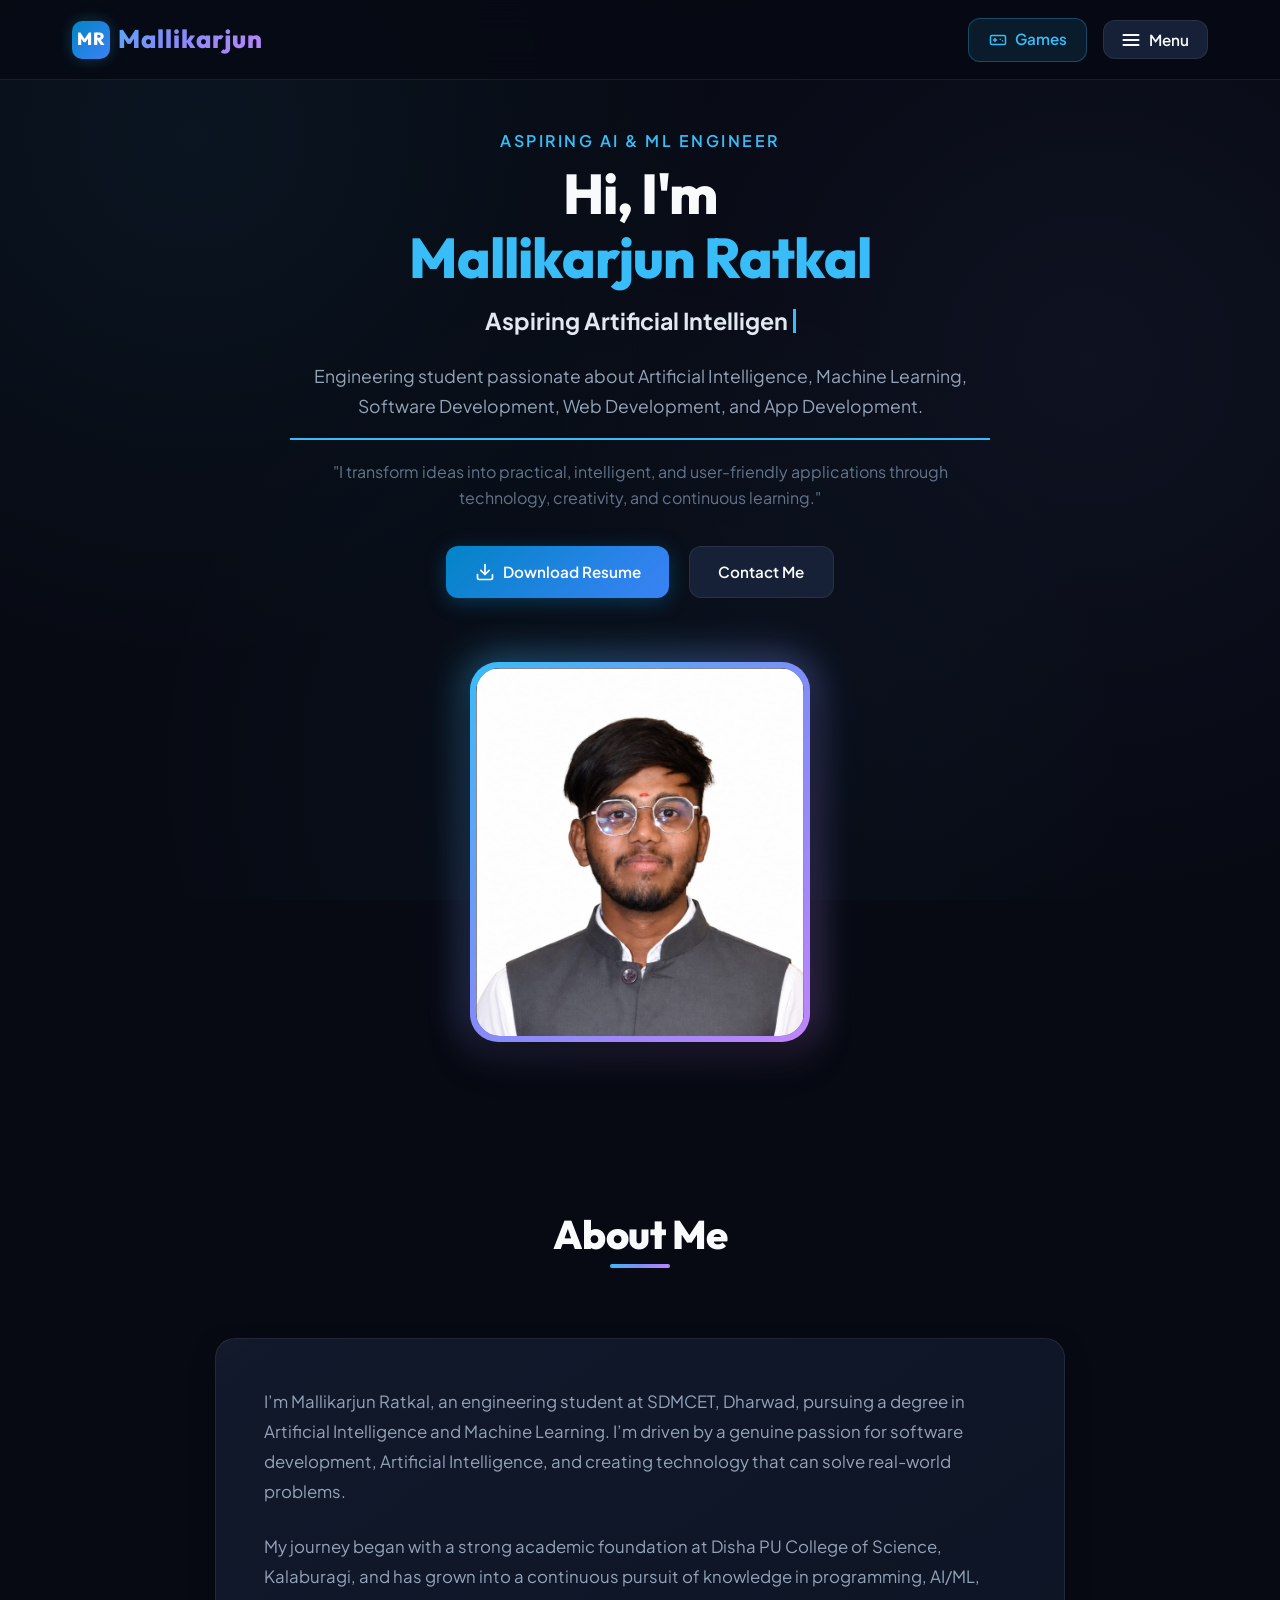
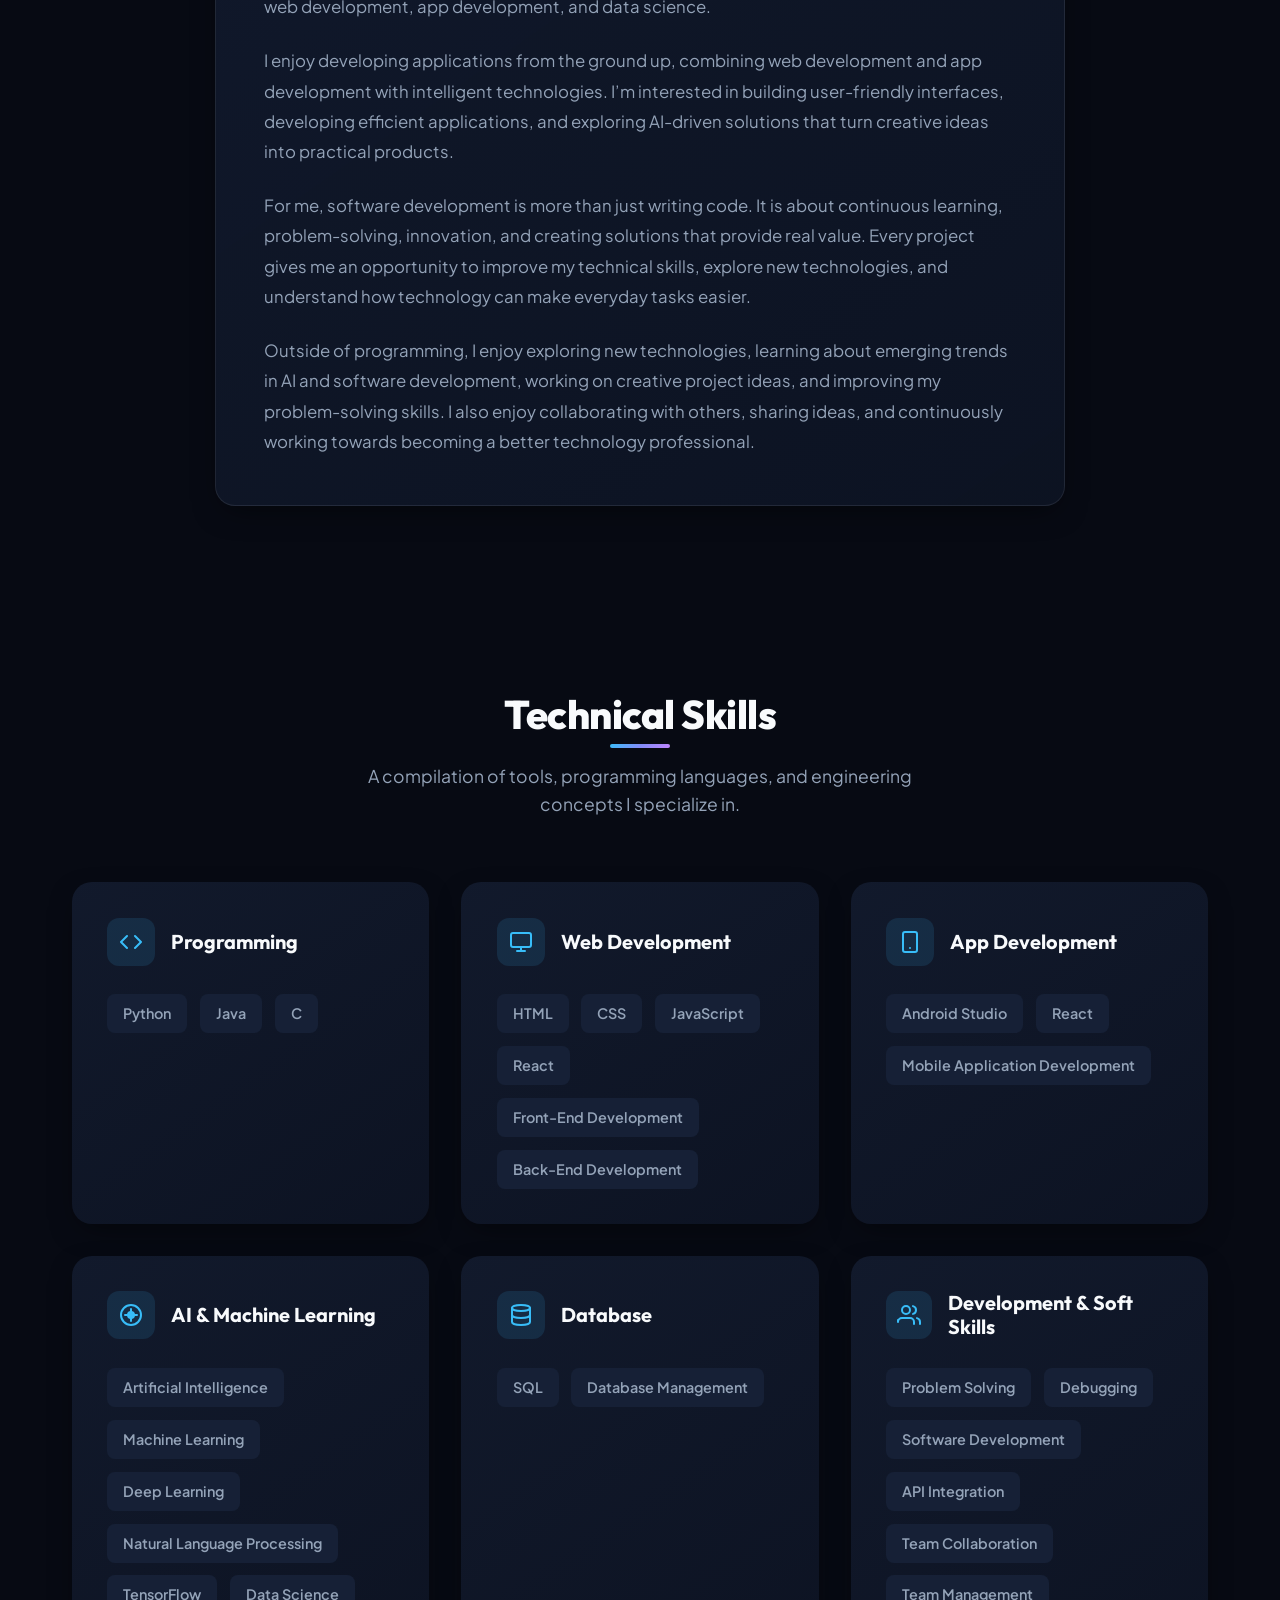
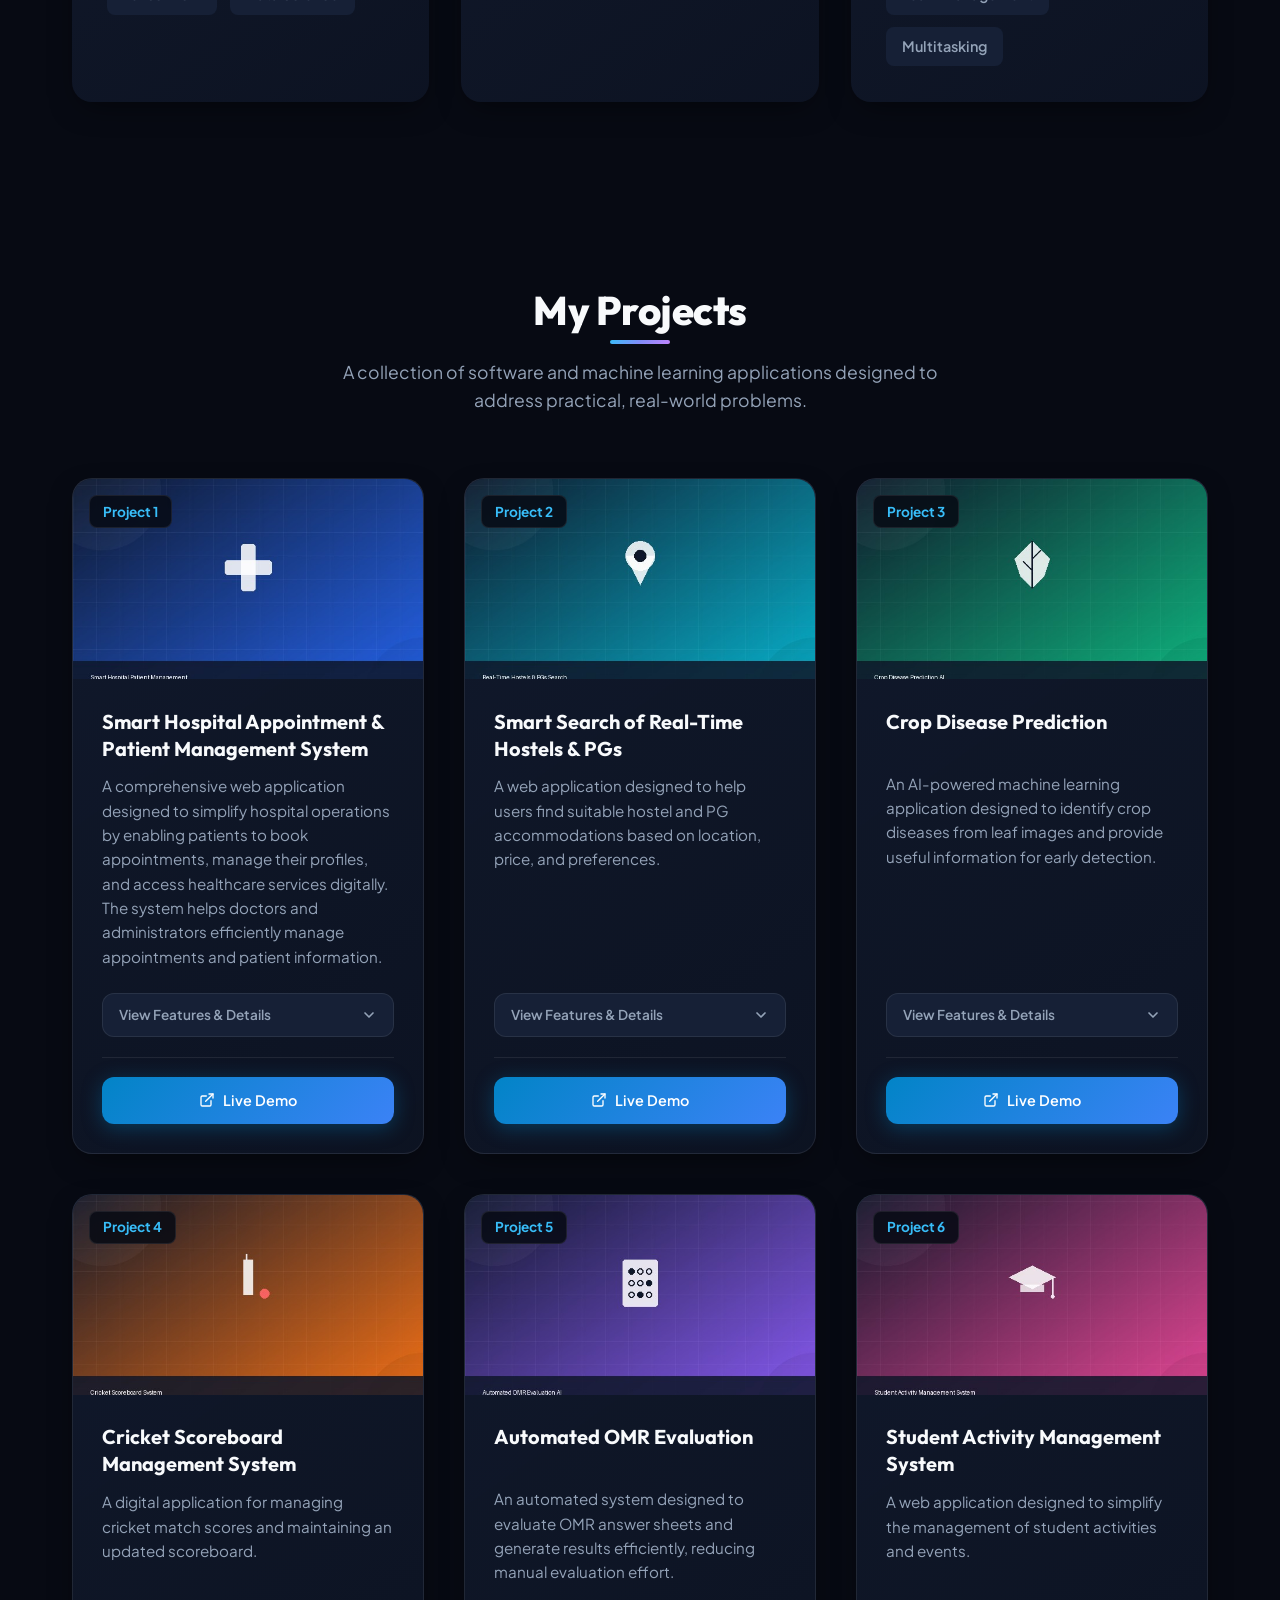
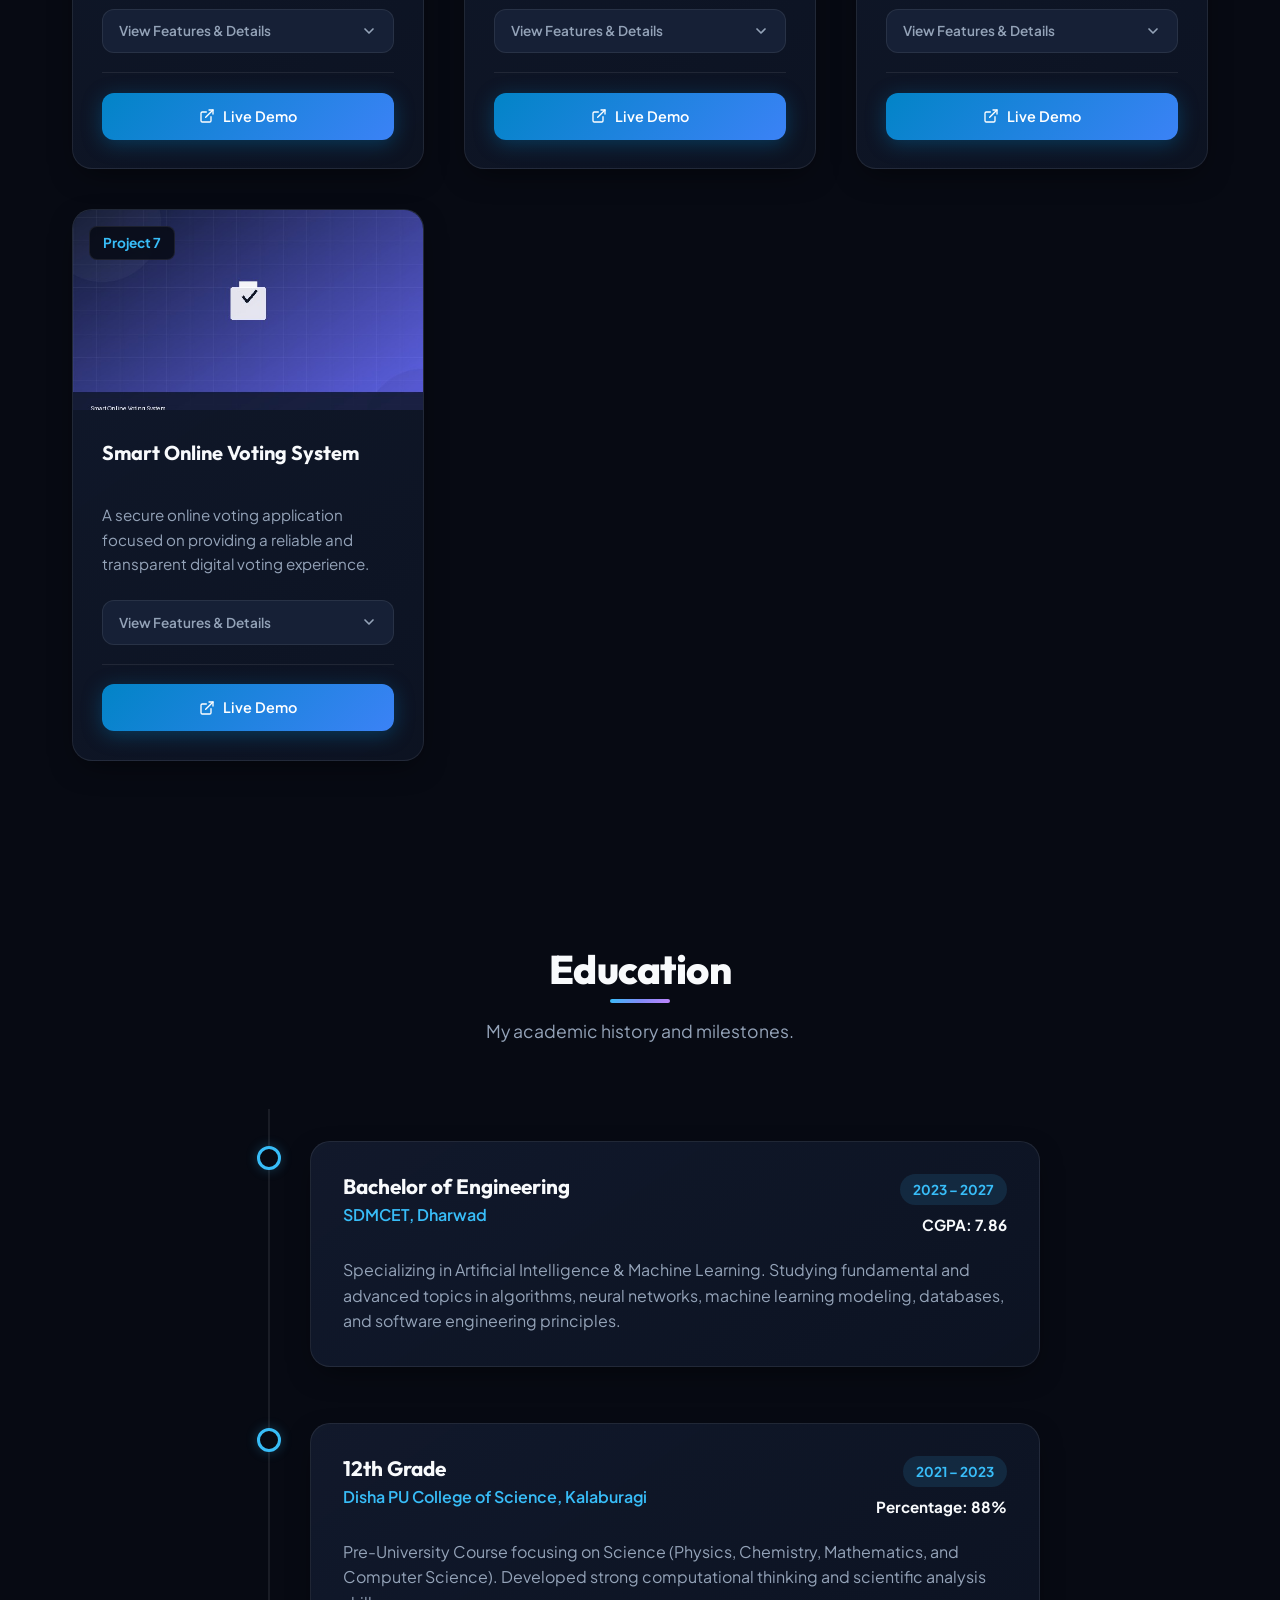
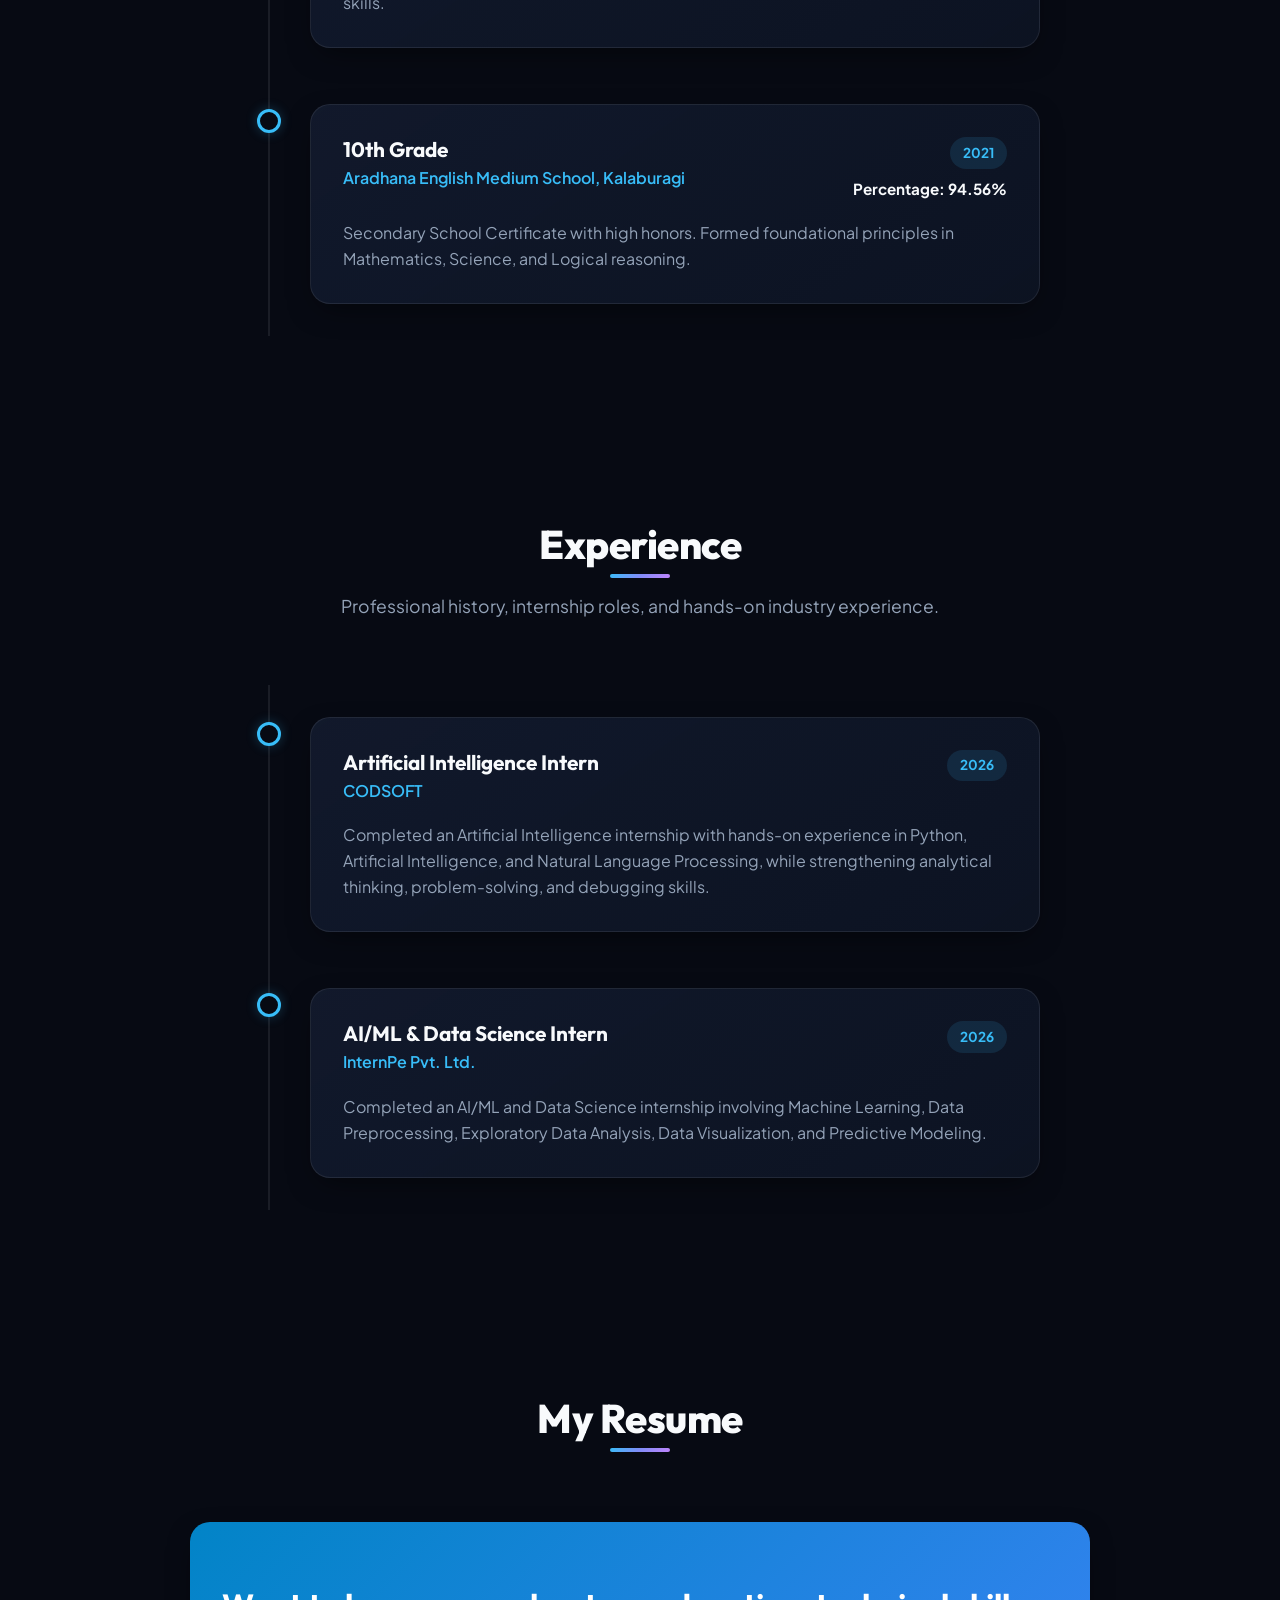
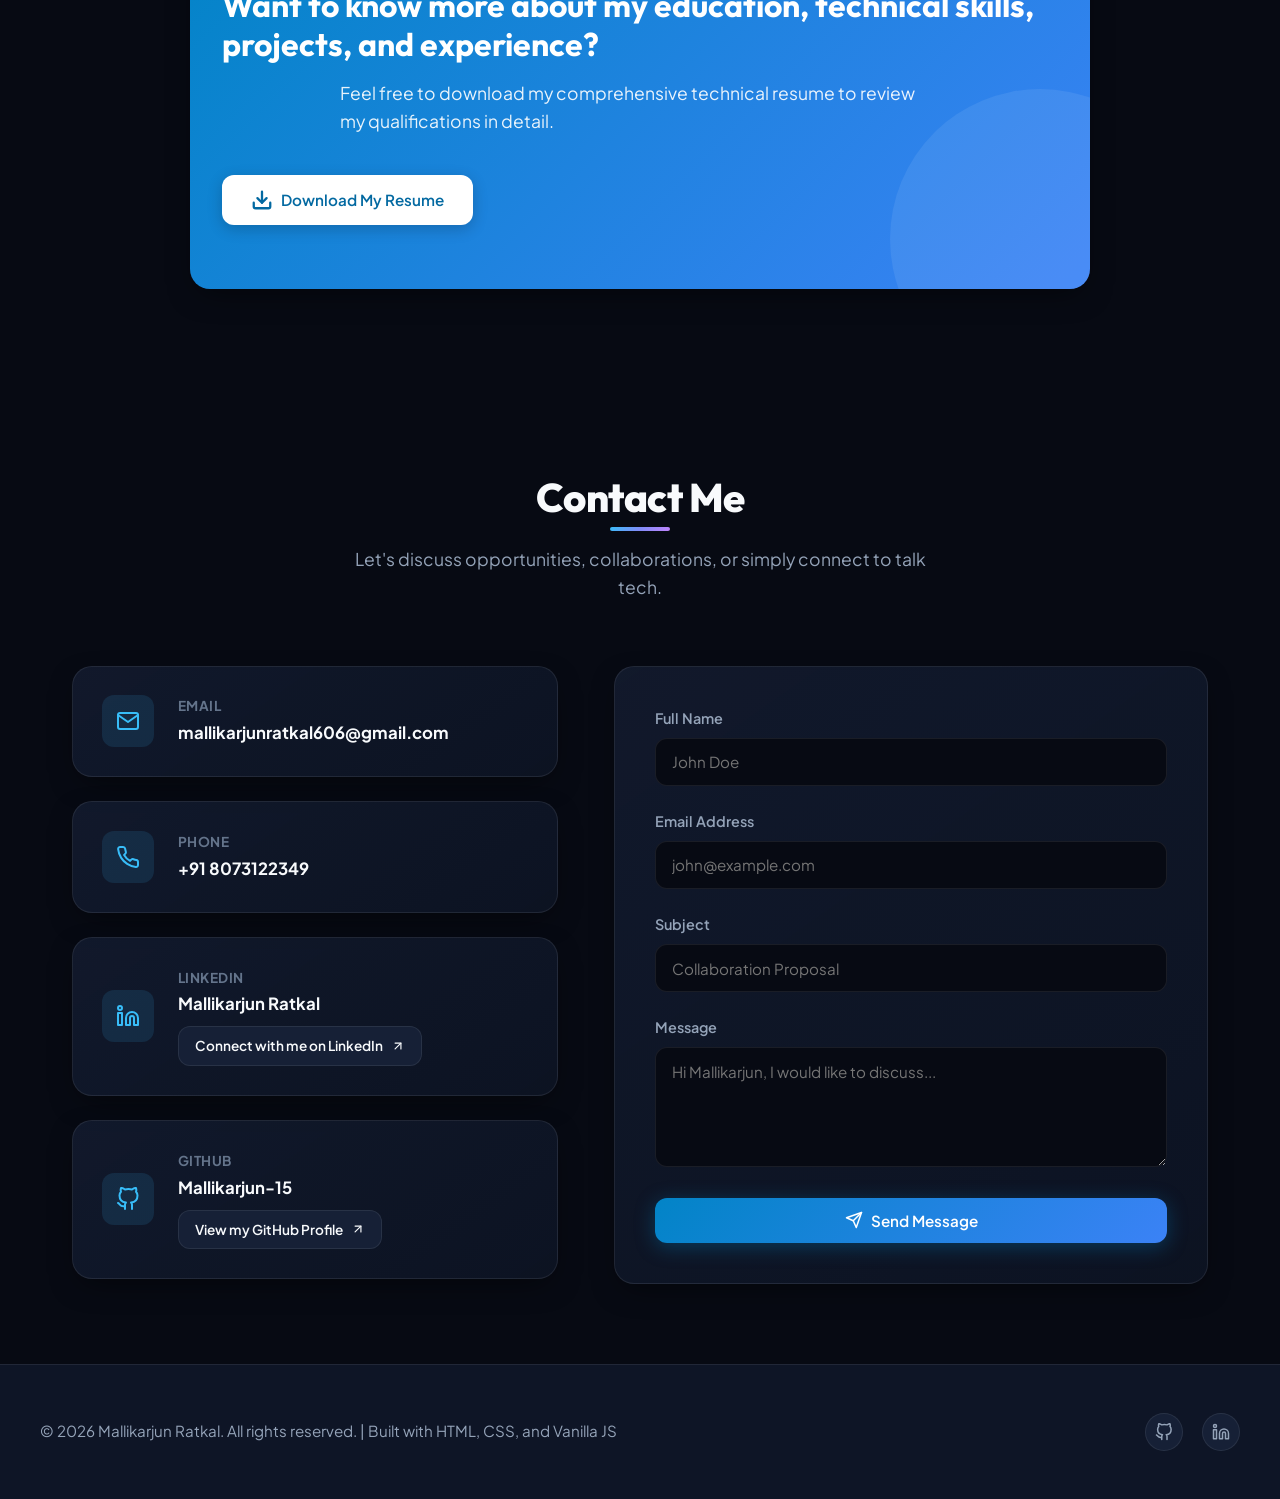
==== portfolio/index.html @ da6dd1f4 "Update resume PDF and add build script for CV download" ====
<!DOCTYPE html>
<html lang="en">
<head>
    <meta charset="UTF-8">
    <meta name="viewport" content="width=device-width, initial-scale=1.0">
    <meta name="description" content="Professional Portfolio of Mallikarjun Ratkal - Aspiring Artificial Intelligence & Machine Learning Engineer. Explore projects, technical skills, experiences, and browser games.">
    <title>Mallikarjun Ratkal | AI & ML Engineer</title>
    <!-- Google Preconnect -->
    <link rel="preconnect" href="https://fonts.googleapis.com">
    <link rel="preconnect" href="https://fonts.gstatic.com" crossorigin>
    <!-- Custom Stylesheet -->
    <link rel="stylesheet" href="style.css">
</head>
<body>

    <!-- STICKY HEADER NAVIGATION -->
    <header id="header">
        <nav class="nav-container" aria-label="Main Navigation">
            <a href="#home" class="logo" id="logo-link">
                <span class="logo-badge">MR</span>
                <span>Mallikarjun</span>
            </a>
            
            <div class="header-controls">
                <!-- Games Link in Header -->
                <a href="games.html" class="btn-nav-game" id="nav-games-btn">
                    <svg width="18" height="18" viewBox="0 0 24 24" fill="none" stroke="currentColor" stroke-width="2" stroke-linecap="round" stroke-linejoin="round" aria-hidden="true">
                        <rect x="2" y="6" width="20" height="12" rx="2"></rect>
                        <path d="M6 12h4m-2-2v4"></path>
                        <line x1="15" y1="11" x2="15" y2="11.01"></line>
                        <line x1="18" y1="13" x2="18" y2="13.01"></line>
                    </svg>
                    <span>Games</span>
                </a>

                <!-- 3-Line Menu Button -->
                <button class="menu-btn" id="menu-btn" aria-label="Open navigation menu" aria-expanded="false">
                    <svg width="20" height="20" viewBox="0 0 24 24" fill="none" stroke="currentColor" stroke-width="2.5" stroke-linecap="round" stroke-linejoin="round" aria-hidden="true">
                        <line x1="3" y1="6" x2="21" y2="6"></line>
                        <line x1="3" y1="12" x2="21" y2="12"></line>
                        <line x1="3" y1="18" x2="21" y2="18"></line>
                    </svg>
                    <span>Menu</span>
                </button>
            </div>
        </nav>
    </header>

    <!-- SLIDE-OUT NAVIGATION DRAWER -->
    <div class="drawer-backdrop" id="drawer-backdrop"></div>
    <aside class="nav-drawer" id="nav-drawer" aria-label="Navigation Drawer">
        <div class="drawer-header">
            <div class="logo">
                <span class="logo-badge">MR</span>
                <span>Navigation</span>
            </div>
            <button class="drawer-close" id="drawer-close" aria-label="Close navigation menu">
                <svg width="20" height="20" viewBox="0 0 24 24" fill="none" stroke="currentColor" stroke-width="2.5" stroke-linecap="round" stroke-linejoin="round">
                    <line x1="18" y1="6" x2="6" y2="18"></line>
                    <line x1="6" y1="6" x2="18" y2="18"></line>
                </svg>
            </button>
        </div>
        
        <ul class="drawer-links" id="drawer-links">
            <li class="drawer-link-item active"><a href="#home">Home</a></li>
            <li class="drawer-link-item"><a href="#about">About Me</a></li>
            <li class="drawer-link-item"><a href="#skills">Technical Skills</a></li>
            <li class="drawer-link-item"><a href="#projects">My Projects</a></li>
            <li class="drawer-link-item"><a href="games.html">Games Showcase 🎮</a></li>
            <li class="drawer-link-item"><a href="#education">Education</a></li>
            <li class="drawer-link-item"><a href="#experience">Experience</a></li>
            <li class="drawer-link-item"><a href="#resume">My Resume</a></li>
            <li class="drawer-link-item"><a href="#contact">Contact Me</a></li>
        </ul>
    </aside>

    <!-- MAIN PORTFOLIO CONTENT -->
    <main>
        
        <!-- HOME / HERO SECTION -->
        <section id="home" class="hero">
            <div class="hero-content">
                <span class="hero-subtitle-intro">Aspiring AI & ML Engineer</span>
                <h1 class="hero-title">Hi, I'm<br><span style="color: var(--accent);">Mallikarjun Ratkal</span></h1>
                <div class="hero-role" aria-live="polite">
                    <span id="typing-text">Aspiring Artificial Intelligence & Machine Learning Engineer</span><span class="typing-cursor" aria-hidden="true"></span>
                </div>
                <p class="hero-desc">
                    Engineering student passionate about Artificial Intelligence, Machine Learning, Software Development, Web Development, and App Development.
                </p>
                <p class="hero-tagline">
                    "I transform ideas into practical, intelligent, and user-friendly applications through technology, creativity, and continuous learning."
                </p>
                <div class="hero-actions">
                    <a href="resume/Mallikarjun_Ratkal_Resume.pdf" download="Mallikarjun_Ratkal_Resume.pdf" class="btn btn-primary" id="btn-resume-hero">
                        <svg width="20" height="20" viewBox="0 0 24 24" fill="none" stroke="currentColor" stroke-width="2" stroke-linecap="round" stroke-linejoin="round" aria-hidden="true">
                            <path d="M21 15v4a2 2 0 0 1-2 2H5a2 2 0 0 1-2-2v-4"></path>
                            <polyline points="7 10 12 15 17 10"></polyline>
                            <line x1="12" y1="15" x2="12" y2="3"></line>
                        </svg>
                        Download Resume
                    </a>
                    <a href="#contact" class="btn btn-secondary">
                        Contact Me
                    </a>
                </div>
            </div>
            
            <div class="hero-image-wrapper">
                <div class="profile-frame">
                    <div class="profile-img-container">
                        <img src="images/profile.jpg" alt="Mallikarjun Ratkal Profile Photo" loading="eager">
                    </div>
                </div>
            </div>
        </section>

        <!-- ABOUT ME SECTION -->
        <section id="about" class="reveal">
            <div class="section-header">
                <h2 class="section-title">About Me</h2>
            </div>
            <div class="about-container">
                <div class="about-text">
                    <p>
                        I’m Mallikarjun Ratkal, an engineering student at SDMCET, Dharwad, pursuing a degree in Artificial Intelligence and Machine Learning. I’m driven by a genuine passion for software development, Artificial Intelligence, and creating technology that can solve real-world problems.
                    </p>
                    <p>
                        My journey began with a strong academic foundation at Disha PU College of Science, Kalaburagi, and has grown into a continuous pursuit of knowledge in programming, AI/ML, web development, app development, and data science.
                    </p>
                    <p>
                        I enjoy developing applications from the ground up, combining web development and app development with intelligent technologies. I’m interested in building user-friendly interfaces, developing efficient applications, and exploring AI-driven solutions that turn creative ideas into practical products.
                    </p>
                    <p>
                        For me, software development is more than just writing code. It is about continuous learning, problem-solving, innovation, and creating solutions that provide real value. Every project gives me an opportunity to improve my technical skills, explore new technologies, and understand how technology can make everyday tasks easier.
                    </p>
                    <p>
                        Outside of programming, I enjoy exploring new technologies, learning about emerging trends in AI and software development, working on creative project ideas, and improving my problem-solving skills. I also enjoy collaborating with others, sharing ideas, and continuously working towards becoming a better technology professional.
                    </p>
                </div>
            </div>
        </section>

        <!-- TECHNICAL SKILLS SECTION -->
        <section id="skills" class="reveal">
            <div class="section-header">
                <h2 class="section-title">Technical Skills</h2>
                <p class="section-subtitle">A compilation of tools, programming languages, and engineering concepts I specialize in.</p>
            </div>
            
            <div class="skills-grid">
                
                <!-- CATEGORY 1: Programming -->
                <div class="skill-card">
                    <div class="skill-card-header">
                        <div class="skill-icon-wrapper" aria-hidden="true">
                            <svg viewBox="0 0 24 24" fill="none" stroke="currentColor" stroke-width="2" stroke-linecap="round" stroke-linejoin="round">
                                <polyline points="16 18 22 12 16 6"></polyline>
                                <polyline points="8 6 2 12 8 18"></polyline>
                            </svg>
                        </div>
                        <h3>Programming</h3>
                    </div>
                    <div class="skill-list">
                        <span class="skill-badge">Python</span>
                        <span class="skill-badge">Java</span>
                        <span class="skill-badge">C</span>
                    </div>
                </div>

                <!-- CATEGORY 2: Web Development -->
                <div class="skill-card">
                    <div class="skill-card-header">
                        <div class="skill-icon-wrapper" aria-hidden="true">
                            <svg viewBox="0 0 24 24" fill="none" stroke="currentColor" stroke-width="2" stroke-linecap="round" stroke-linejoin="round">
                                <rect x="2" y="3" width="20" height="14" rx="2" ry="2"></rect>
                                <line x1="8" y1="21" x2="16" y2="21"></line>
                                <line x1="12" y1="17" x2="12" y2="21"></line>
                            </svg>
                        </div>
                        <h3>Web Development</h3>
                    </div>
                    <div class="skill-list">
                        <span class="skill-badge">HTML</span>
                        <span class="skill-badge">CSS</span>
                        <span class="skill-badge">JavaScript</span>
                        <span class="skill-badge">React</span>
                        <span class="skill-badge">Front-End Development</span>
                        <span class="skill-badge">Back-End Development</span>
                    </div>
                </div>

                <!-- CATEGORY 3: App Development -->
                <div class="skill-card">
                    <div class="skill-card-header">
                        <div class="skill-icon-wrapper" aria-hidden="true">
                            <svg viewBox="0 0 24 24" fill="none" stroke="currentColor" stroke-width="2" stroke-linecap="round" stroke-linejoin="round">
                                <rect x="5" y="2" width="14" height="20" rx="2" ry="2"></rect>
                                <line x1="12" y1="18" x2="12.01" y2="18"></line>
                            </svg>
                        </div>
                        <h3>App Development</h3>
                    </div>
                    <div class="skill-list">
                        <span class="skill-badge">Android Studio</span>
                        <span class="skill-badge">React</span>
                        <span class="skill-badge">Mobile Application Development</span>
                    </div>
                </div>

                <!-- CATEGORY 4: AI & Machine Learning -->
                <div class="skill-card">
                    <div class="skill-card-header">
                        <div class="skill-icon-wrapper" aria-hidden="true">
                            <svg viewBox="0 0 24 24" fill="none" stroke="currentColor" stroke-width="2" stroke-linecap="round" stroke-linejoin="round">
                                <path d="M12 22c5.523 0 10-4.477 10-10S17.523 2 12 2 2 6.477 2 12s4.477 10 10 10z"></path>
                                <path d="M12 6v12M6 12h12"></path>
                                <circle cx="12" cy="12" r="3" fill="currentColor"></circle>
                            </svg>
                        </div>
                        <h3>AI & Machine Learning</h3>
                    </div>
                    <div class="skill-list">
                        <span class="skill-badge">Artificial Intelligence</span>
                        <span class="skill-badge">Machine Learning</span>
                        <span class="skill-badge">Deep Learning</span>
                        <span class="skill-badge">Natural Language Processing</span>
                        <span class="skill-badge">TensorFlow</span>
                        <span class="skill-badge">Data Science</span>
                    </div>
                </div>

                <!-- CATEGORY 5: Database -->
                <div class="skill-card">
                    <div class="skill-card-header">
                        <div class="skill-icon-wrapper" aria-hidden="true">
                            <svg viewBox="0 0 24 24" fill="none" stroke="currentColor" stroke-width="2" stroke-linecap="round" stroke-linejoin="round">
                                <ellipse cx="12" cy="5" rx="9" ry="3"></ellipse>
                                <path d="M3 5v14c0 1.66 4 3 9 3s9-1.34 9-3V5"></path>
                                <path d="M3 12c0 1.66 4 3 9 3s9-1.34 9-3"></path>
                            </svg>
                        </div>
                        <h3>Database</h3>
                    </div>
                    <div class="skill-list">
                        <span class="skill-badge">SQL</span>
                        <span class="skill-badge">Database Management</span>
                    </div>
                </div>

                <!-- CATEGORY 6: Development & Soft Skills -->
                <div class="skill-card">
                    <div class="skill-card-header">
                        <div class="skill-icon-wrapper" aria-hidden="true">
                            <svg viewBox="0 0 24 24" fill="none" stroke="currentColor" stroke-width="2" stroke-linecap="round" stroke-linejoin="round">
                                <path d="M17 21v-2a4 4 0 0 0-4-4H5a4 4 0 0 0-4 4v-2"></path>
                                <circle cx="9" cy="7" r="4"></circle>
                                <path d="M23 21v-2a4 4 0 0 0-3-3.87"></path>
                                <path d="M16 3.13a4 4 0 0 1 0 7.75"></path>
                            </svg>
                        </div>
                        <h3>Development & Soft Skills</h3>
                    </div>
                    <div class="skill-list">
                        <span class="skill-badge">Problem Solving</span>
                        <span class="skill-badge">Debugging</span>
                        <span class="skill-badge">Software Development</span>
                        <span class="skill-badge">API Integration</span>
                        <span class="skill-badge">Team Collaboration</span>
                        <span class="skill-badge">Team Management</span>
                        <span class="skill-badge">Multitasking</span>
                    </div>
                </div>

            </div>
        </section>

        <!-- PROJECTS SECTION (All 7 Projects Direct HTML Rendering) -->
        <section id="projects" class="reveal">
            <div class="section-header">
                <h2 class="section-title">My Projects</h2>
                <p class="section-subtitle">A collection of software and machine learning applications designed to address practical, real-world problems.</p>
            </div>
            
            <div class="projects-grid" id="projects-container">
                
                <!-- PROJECT 1 -->
                <div class="project-card">
                    <div class="project-img-wrapper">
                        <span class="project-num-badge">Project 1</span>
                        <img src="images/hospital-project.jpg" alt="Smart Hospital Appointment System" loading="lazy">
                    </div>
                    <div class="project-content">
                        <h3 class="project-title">Smart Hospital Appointment & Patient Management System</h3>
                        <p class="project-desc">A comprehensive web application designed to simplify hospital operations by enabling patients to book appointments, manage their profiles, and access healthcare services digitally. The system helps doctors and administrators efficiently manage appointments and patient information.</p>
                        
                        <!-- Collapsible Details Button -->
                        <details class="project-details">
                            <summary class="btn-details-toggle">
                                <span>View Features & Details</span>
                                <svg width="16" height="16" viewBox="0 0 24 24" fill="none" stroke="currentColor" stroke-width="2.5" stroke-linecap="round" stroke-linejoin="round">
                                    <polyline points="6 9 12 15 18 9"></polyline>
                                </svg>
                            </summary>
                            <div class="project-features-dropdown">
                                <div class="project-features-title">Key Features</div>
                                <ul class="project-feature-list">
                                    <li>Patient registration and login</li>
                                    <li>Secure authentication</li>
                                    <li>Doctor management</li>
                                    <li>Online appointment booking</li>
                                    <li>Appointment scheduling</li>
                                    <li>Patient record management</li>
                                    <li>Admin dashboard</li>
                                    <li>Responsive user interface</li>
                                    <li>Real-time database integration</li>
                                </ul>
                            </div>
                        </details>
                        
                        <div class="project-actions">
                            <a href="https://mallikarjun-15.github.io/Smart-hospital/" class="btn btn-primary" target="_blank" rel="noopener noreferrer">
                                <svg width="16" height="16" viewBox="0 0 24 24" fill="none" stroke="currentColor" stroke-width="2" stroke-linecap="round" stroke-linejoin="round">
                                    <path d="M18 13v6a2 2 0 0 1-2 2H5a2 2 0 0 1-2-2V8a2 2 0 0 1 2-2h6"></path>
                                    <polyline points="15 3 21 3 21 9"></polyline>
                                    <line x1="10" y1="14" x2="21" y2="3"></line>
                                </svg>
                                Live Demo
                            </a>
                        </div>
                    </div>
                </div>

                <!-- PROJECT 2 -->
                <div class="project-card">
                    <div class="project-img-wrapper">
                        <span class="project-num-badge">Project 2</span>
                        <img src="images/hostel-project.jpg" alt="Smart Search of Hostels & PGs" loading="lazy">
                    </div>
                    <div class="project-content">
                        <h3 class="project-title">Smart Search of Real-Time Hostels & PGs</h3>
                        <p class="project-desc">A web application designed to help users find suitable hostel and PG accommodations based on location, price, and preferences.</p>
                        
                        <!-- Collapsible Details Button -->
                        <details class="project-details">
                            <summary class="btn-details-toggle">
                                <span>View Features & Details</span>
                                <svg width="16" height="16" viewBox="0 0 24 24" fill="none" stroke="currentColor" stroke-width="2.5" stroke-linecap="round" stroke-linejoin="round">
                                    <polyline points="6 9 12 15 18 9"></polyline>
                                </svg>
                            </summary>
                            <div class="project-features-dropdown">
                                <div class="project-features-title">Key Features</div>
                                <ul class="project-feature-list">
                                    <li>Location-based search</li>
                                    <li>Price filtering</li>
                                    <li>Preference-based search</li>
                                    <li>Google Maps integration</li>
                                    <li>Location tracking</li>
                                    <li>Real-time accommodation information</li>
                                </ul>
                            </div>
                        </details>
                        
                        <div class="project-actions">
                            <a href="https://stayfinder-frontend-sigma.vercel.app/" class="btn btn-primary" target="_blank" rel="noopener noreferrer">
                                <svg width="16" height="16" viewBox="0 0 24 24" fill="none" stroke="currentColor" stroke-width="2" stroke-linecap="round" stroke-linejoin="round">
                                    <path d="M18 13v6a2 2 0 0 1-2 2H5a2 2 0 0 1-2-2V8a2 2 0 0 1 2-2h6"></path>
                                    <polyline points="15 3 21 3 21 9"></polyline>
                                    <line x1="10" y1="14" x2="21" y2="3"></line>
                                </svg>
                                Live Demo
                            </a>
                        </div>
                    </div>
                </div>

                <!-- PROJECT 3 -->
                <div class="project-card">
                    <div class="project-img-wrapper">
                        <span class="project-num-badge">Project 3</span>
                        <img src="images/crop-project.jpg" alt="Crop Disease Prediction AI" loading="lazy">
                    </div>
                    <div class="project-content">
                        <h3 class="project-title">Crop Disease Prediction</h3>
                        <p class="project-desc">An AI-powered machine learning application designed to identify crop diseases from leaf images and provide useful information for early detection.</p>
                        
                        <!-- Collapsible Details Button -->
                        <details class="project-details">
                            <summary class="btn-details-toggle">
                                <span>View Features & Details</span>
                                <svg width="16" height="16" viewBox="0 0 24 24" fill="none" stroke="currentColor" stroke-width="2.5" stroke-linecap="round" stroke-linejoin="round">
                                    <polyline points="6 9 12 15 18 9"></polyline>
                                </svg>
                            </summary>
                            <div class="project-features-dropdown">
                                <div class="project-features-title">Key Features</div>
                                <ul class="project-feature-list">
                                    <li>Leaf image analysis</li>
                                    <li>Disease prediction</li>
                                    <li>Image classification</li>
                                    <li>Treatment suggestions</li>
                                    <li>Early disease detection</li>
                                </ul>
                            </div>
                        </details>
                        
                        <div class="project-actions">
                            <a href="#" class="btn btn-primary" target="_blank" rel="noopener noreferrer">
                                <svg width="16" height="16" viewBox="0 0 24 24" fill="none" stroke="currentColor" stroke-width="2" stroke-linecap="round" stroke-linejoin="round">
                                    <path d="M18 13v6a2 2 0 0 1-2 2H5a2 2 0 0 1-2-2V8a2 2 0 0 1 2-2h6"></path>
                                    <polyline points="15 3 21 3 21 9"></polyline>
                                    <line x1="10" y1="14" x2="21" y2="3"></line>
                                </svg>
                                Live Demo
                            </a>
                        </div>
                    </div>
                </div>

                <!-- PROJECT 4 -->
                <div class="project-card">
                    <div class="project-img-wrapper">
                        <span class="project-num-badge">Project 4</span>
                        <img src="images/cricket-project.jpg" alt="Cricket Scoreboard Management System" loading="lazy">
                    </div>
                    <div class="project-content">
                        <h3 class="project-title">Cricket Scoreboard Management System</h3>
                        <p class="project-desc">A digital application for managing cricket match scores and maintaining an updated scoreboard.</p>
                        
                        <!-- Collapsible Details Button -->
                        <details class="project-details">
                            <summary class="btn-details-toggle">
                                <span>View Features & Details</span>
                                <svg width="16" height="16" viewBox="0 0 24 24" fill="none" stroke="currentColor" stroke-width="2.5" stroke-linecap="round" stroke-linejoin="round">
                                    <polyline points="6 9 12 15 18 9"></polyline>
                                </svg>
                            </summary>
                            <div class="project-features-dropdown">
                                <div class="project-features-title">Key Features</div>
                                <ul class="project-feature-list">
                                    <li>Runs management</li>
                                    <li>Wickets management</li>
                                    <li>Overs tracking</li>
                                    <li>Player information</li>
                                    <li>Live scoreboard updates</li>
                                    <li>Match management</li>
                                </ul>
                            </div>
                        </details>
                        
                        <div class="project-actions">
                            <a href="https://mallikarjun-15.github.io/Cricket-Score-Board-Mgt/" class="btn btn-primary" target="_blank" rel="noopener noreferrer">
                                <svg width="16" height="16" viewBox="0 0 24 24" fill="none" stroke="currentColor" stroke-width="2" stroke-linecap="round" stroke-linejoin="round">
                                    <path d="M18 13v6a2 2 0 0 1-2 2H5a2 2 0 0 1-2-2V8a2 2 0 0 1 2-2h6"></path>
                                    <polyline points="15 3 21 3 21 9"></polyline>
                                    <line x1="10" y1="14" x2="21" y2="3"></line>
                                </svg>
                                Live Demo
                            </a>
                        </div>
                    </div>
                </div>

                <!-- PROJECT 5 -->
                <div class="project-card">
                    <div class="project-img-wrapper">
                        <span class="project-num-badge">Project 5</span>
                        <img src="images/omr-project.jpg" alt="Automated OMR Evaluation AI" loading="lazy">
                    </div>
                    <div class="project-content">
                        <h3 class="project-title">Automated OMR Evaluation</h3>
                        <p class="project-desc">An automated system designed to evaluate OMR answer sheets and generate results efficiently, reducing manual evaluation effort.</p>
                        
                        <!-- Collapsible Details Button -->
                        <details class="project-details">
                            <summary class="btn-details-toggle">
                                <span>View Features & Details</span>
                                <svg width="16" height="16" viewBox="0 0 24 24" fill="none" stroke="currentColor" stroke-width="2.5" stroke-linecap="round" stroke-linejoin="round">
                                    <polyline points="6 9 12 15 18 9"></polyline>
                                </svg>
                            </summary>
                            <div class="project-features-dropdown">
                                <div class="project-features-title">Key Features</div>
                                <ul class="project-feature-list">
                                    <li>OMR sheet processing</li>
                                    <li>Answer detection</li>
                                    <li>Automatic evaluation</li>
                                    <li>Result calculation</li>
                                    <li>Reduced manual evaluation</li>
                                </ul>
                            </div>
                        </details>
                        
                        <div class="project-actions">
                            <a href="#" class="btn btn-primary" target="_blank" rel="noopener noreferrer">
                                <svg width="16" height="16" viewBox="0 0 24 24" fill="none" stroke="currentColor" stroke-width="2" stroke-linecap="round" stroke-linejoin="round">
                                    <path d="M18 13v6a2 2 0 0 1-2 2H5a2 2 0 0 1-2-2V8a2 2 0 0 1 2-2h6"></path>
                                    <polyline points="15 3 21 3 21 9"></polyline>
                                    <line x1="10" y1="14" x2="21" y2="3"></line>
                                </svg>
                                Live Demo
                            </a>
                        </div>
                    </div>
                </div>

                <!-- PROJECT 6 -->
                <div class="project-card">
                    <div class="project-img-wrapper">
                        <span class="project-num-badge">Project 6</span>
                        <img src="images/student-project.jpg" alt="Student Activity Management System" loading="lazy">
                    </div>
                    <div class="project-content">
                        <h3 class="project-title">Student Activity Management System</h3>
                        <p class="project-desc">A web application designed to simplify the management of student activities and events.</p>
                        
                        <!-- Collapsible Details Button -->
                        <details class="project-details">
                            <summary class="btn-details-toggle">
                                <span>View Features & Details</span>
                                <svg width="16" height="16" viewBox="0 0 24 24" fill="none" stroke="currentColor" stroke-width="2.5" stroke-linecap="round" stroke-linejoin="round">
                                    <polyline points="6 9 12 15 18 9"></polyline>
                                </svg>
                            </summary>
                            <div class="project-features-dropdown">
                                <div class="project-features-title">Key Features</div>
                                <ul class="project-feature-list">
                                    <li>Event creation</li>
                                    <li>Student registration</li>
                                    <li>Attendance management</li>
                                    <li>Feedback collection</li>
                                    <li>Activity tracking</li>
                                </ul>
                            </div>
                        </details>
                        
                        <div class="project-actions">
                            <a href="#" class="btn btn-primary" target="_blank" rel="noopener noreferrer">
                                <svg width="16" height="16" viewBox="0 0 24 24" fill="none" stroke="currentColor" stroke-width="2" stroke-linecap="round" stroke-linejoin="round">
                                    <path d="M18 13v6a2 2 0 0 1-2 2H5a2 2 0 0 1-2-2V8a2 2 0 0 1 2-2h6"></path>
                                    <polyline points="15 3 21 3 21 9"></polyline>
                                    <line x1="10" y1="14" x2="21" y2="3"></line>
                                </svg>
                                Live Demo
                            </a>
                        </div>
                    </div>
                </div>

                <!-- PROJECT 7 -->
                <div class="project-card">
                    <div class="project-img-wrapper">
                        <span class="project-num-badge">Project 7</span>
                        <img src="images/voting-project.jpg" alt="Smart Online Voting System" loading="lazy">
                    </div>
                    <div class="project-content">
                        <h3 class="project-title">Smart Online Voting System</h3>
                        <p class="project-desc">A secure online voting application focused on providing a reliable and transparent digital voting experience.</p>
                        
                        <!-- Collapsible Details Button -->
                        <details class="project-details">
                            <summary class="btn-details-toggle">
                                <span>View Features & Details</span>
                                <svg width="16" height="16" viewBox="0 0 24 24" fill="none" stroke="currentColor" stroke-width="2.5" stroke-linecap="round" stroke-linejoin="round">
                                    <polyline points="6 9 12 15 18 9"></polyline>
                                </svg>
                            </summary>
                            <div class="project-features-dropdown">
                                <div class="project-features-title">Key Features</div>
                                <ul class="project-feature-list">
                                    <li>User authentication</li>
                                    <li>Secure voting</li>
                                    <li>Vote encryption</li>
                                    <li>Multiple-vote prevention</li>
                                    <li>Real-time result counting</li>
                                </ul>
                            </div>
                        </details>
                        
                        <div class="project-actions">
                            <a href="#" class="btn btn-primary" target="_blank" rel="noopener noreferrer">
                                <svg width="16" height="16" viewBox="0 0 24 24" fill="none" stroke="currentColor" stroke-width="2" stroke-linecap="round" stroke-linejoin="round">
                                    <path d="M18 13v6a2 2 0 0 1-2 2H5a2 2 0 0 1-2-2V8a2 2 0 0 1 2-2h6"></path>
                                    <polyline points="15 3 21 3 21 9"></polyline>
                                    <line x1="10" y1="14" x2="21" y2="3"></line>
                                </svg>
                                Live Demo
                            </a>
                        </div>
                    </div>
                </div>

            </div>
        </section>

        <!-- EDUCATION SECTION -->
        <section id="education" class="reveal timeline-section">
            <div class="section-header">
                <h2 class="section-title">Education</h2>
                <p class="section-subtitle">My academic history and milestones.</p>
            </div>
            
            <div class="timeline">
                
                <!-- Education 1 -->
                <div class="timeline-item">
                    <div class="timeline-dot" aria-hidden="true"></div>
                    <div class="timeline-card">
                        <div class="timeline-header">
                            <div class="timeline-title">
                                <h3>Bachelor of Engineering</h3>
                                <span class="timeline-inst">SDMCET, Dharwad</span>
                            </div>
                            <div class="timeline-meta">
                                <span class="timeline-date">2023 – 2027</span>
                                <div class="timeline-stats">CGPA: 7.86</div>
                            </div>
                        </div>
                        <p class="timeline-desc">
                            Specializing in Artificial Intelligence & Machine Learning. Studying fundamental and advanced topics in algorithms, neural networks, machine learning modeling, databases, and software engineering principles.
                        </p>
                    </div>
                </div>

                <!-- Education 2 -->
                <div class="timeline-item">
                    <div class="timeline-dot" aria-hidden="true"></div>
                    <div class="timeline-card">
                        <div class="timeline-header">
                            <div class="timeline-title">
                                <h3>12th Grade</h3>
                                <span class="timeline-inst">Disha PU College of Science, Kalaburagi</span>
                            </div>
                            <div class="timeline-meta">
                                <span class="timeline-date">2021 – 2023</span>
                                <div class="timeline-stats">Percentage: 88%</div>
                            </div>
                        </div>
                        <p class="timeline-desc">
                            Pre-University Course focusing on Science (Physics, Chemistry, Mathematics, and Computer Science). Developed strong computational thinking and scientific analysis skills.
                        </p>
                    </div>
                </div>

                <!-- Education 3 -->
                <div class="timeline-item">
                    <div class="timeline-dot" aria-hidden="true"></div>
                    <div class="timeline-card">
                        <div class="timeline-header">
                            <div class="timeline-title">
                                <h3>10th Grade</h3>
                                <span class="timeline-inst">Aradhana English Medium School, Kalaburagi</span>
                            </div>
                            <div class="timeline-meta">
                                <span class="timeline-date">2021</span>
                                <div class="timeline-stats">Percentage: 94.56%</div>
                            </div>
                        </div>
                        <p class="timeline-desc">
                            Secondary School Certificate with high honors. Formed foundational principles in Mathematics, Science, and Logical reasoning.
                        </p>
                    </div>
                </div>

            </div>
        </section>

        <!-- EXPERIENCE SECTION -->
        <section id="experience" class="reveal timeline-section">
            <div class="section-header">
                <h2 class="section-title">Experience</h2>
                <p class="section-subtitle">Professional history, internship roles, and hands-on industry experience.</p>
            </div>
            
            <div class="timeline">
                
                <!-- Experience 1 -->
                <div class="timeline-item">
                    <div class="timeline-dot" aria-hidden="true"></div>
                    <div class="timeline-card">
                        <div class="timeline-header">
                            <div class="timeline-title">
                                <h3>Artificial Intelligence Intern</h3>
                                <span class="timeline-inst">CODSOFT</span>
                            </div>
                            <div class="timeline-meta">
                                <span class="timeline-date">2026</span>
                            </div>
                        </div>
                        <p class="timeline-desc">
                            Completed an Artificial Intelligence internship with hands-on experience in Python, Artificial Intelligence, and Natural Language Processing, while strengthening analytical thinking, problem-solving, and debugging skills.
                        </p>
                    </div>
                </div>

                <!-- Experience 2 -->
                <div class="timeline-item">
                    <div class="timeline-dot" aria-hidden="true"></div>
                    <div class="timeline-card">
                        <div class="timeline-header">
                            <div class="timeline-title">
                                <h3>AI/ML & Data Science Intern</h3>
                                <span class="timeline-inst">InternPe Pvt. Ltd.</span>
                            </div>
                            <div class="timeline-meta">
                                <span class="timeline-date">2026</span>
                            </div>
                        </div>
                        <p class="timeline-desc">
                            Completed an AI/ML and Data Science internship involving Machine Learning, Data Preprocessing, Exploratory Data Analysis, Data Visualization, and Predictive Modeling.
                        </p>
                    </div>
                </div>

            </div>
        </section>

        <!-- RESUME SECTION -->
        <section id="resume" class="reveal">
            <div class="section-header">
                <h2 class="section-title">My Resume</h2>
            </div>
            
            <div class="resume-card">
                <h3>Want to know more about my education, technical skills, projects, and experience?</h3>
                <p>Feel free to download my comprehensive technical resume to review my qualifications in detail.</p>
                <a href="resume/Mallikarjun_Ratkal_Resume.pdf" download="Mallikarjun_Ratkal_Resume.pdf" class="btn btn-light" id="btn-resume-section">
                    <svg width="22" height="22" viewBox="0 0 24 24" fill="none" stroke="currentColor" stroke-width="2.5" stroke-linecap="round" stroke-linejoin="round" aria-hidden="true">
                        <path d="M21 15v4a2 2 0 0 1-2 2H5a2 2 0 0 1-2-2v-4"></path>
                        <polyline points="7 10 12 15 17 10"></polyline>
                        <line x1="12" y1="15" x2="12" y2="3"></line>
                    </svg>
                    Download My Resume
                </a>
            </div>
        </section>

        <!-- CONTACT ME SECTION -->
        <section id="contact" class="reveal">
            <div class="section-header">
                <h2 class="section-title">Contact Me</h2>
                <p class="section-subtitle">Let's discuss opportunities, collaborations, or simply connect to talk tech.</p>
            </div>
            
            <div class="contact-grid">
                
                <!-- Contact info channels (left side) -->
                <div class="contact-info">
                    
                    <!-- Email Card -->
                    <div class="contact-info-card">
                        <div class="contact-info-icon" aria-hidden="true">
                            <svg viewBox="0 0 24 24" fill="none" stroke="currentColor" stroke-width="2" stroke-linecap="round" stroke-linejoin="round">
                                <path d="M4 4h16c1.1 0 2 .9 2 2v12c0 1.1-.9 2-2 2H4c-1.1 0-2-.9-2-2V6c0-1.1.9-2 2-2z"></path>
                                <polyline points="22,6 12,13 2,6"></polyline>
                            </svg>
                        </div>
                        <div class="contact-info-details">
                            <div class="contact-info-label">Email</div>
                            <a href="mailto:mallikarjunratkal606@gmail.com" class="contact-info-val">mallikarjunratkal606@gmail.com</a>
                        </div>
                    </div>

                    <!-- Phone Card -->
                    <div class="contact-info-card">
                        <div class="contact-info-icon" aria-hidden="true">
                            <svg viewBox="0 0 24 24" fill="none" stroke="currentColor" stroke-width="2" stroke-linecap="round" stroke-linejoin="round">
                                <path d="M22 16.92v3a2 2 0 0 1-2.18 2 19.79 19.79 0 0 1-8.63-3.07 19.5 19.5 0 0 1-6-6 19.79 19.79 0 0 1-3.07-8.67A2 2 0 0 1 4.11 2h3a2 2 0 0 1 2 1.72 12.84 12.84 0 0 0 .7 2.81 2 2 0 0 1-.45 2.11L8.09 9.91a16 16 0 0 0 6 6l1.27-1.27a2 2 0 0 1 2.11-.45 12.84 12.84 0 0 0 2.81.7A2 2 0 0 1 22 16.92z"></path>
                            </svg>
                        </div>
                        <div class="contact-info-details">
                            <div class="contact-info-label">Phone</div>
                            <a href="tel:+918073122349" class="contact-info-val">+91 8073122349</a>
                        </div>
                    </div>

                    <!-- LinkedIn Card -->
                    <div class="contact-info-card">
                        <div class="contact-info-icon" aria-hidden="true">
                            <svg viewBox="0 0 24 24" fill="none" stroke="currentColor" stroke-width="2" stroke-linecap="round" stroke-linejoin="round">
                                <path d="M16 8a6 6 0 0 1 6 6v7h-4v-7a2 2 0 0 0-2-2 2 2 0 0 0-2 2v7h-4v-7a6 6 0 0 1 6-6z"></path>
                                <rect x="2" y="9" width="4" height="12"></rect>
                                <circle cx="4" cy="4" r="2"></circle>
                            </svg>
                        </div>
                        <div class="contact-info-details">
                            <div class="contact-info-label">LinkedIn</div>
                            <div class="contact-info-val">Mallikarjun Ratkal</div>
                            <a href="https://www.linkedin.com/in/mallikarjun-ratkal-7a6123308" target="_blank" rel="noopener noreferrer" class="btn btn-secondary btn-social">
                                Connect with me on LinkedIn
                                <svg width="14" height="14" viewBox="0 0 24 24" fill="none" stroke="currentColor" stroke-width="2" stroke-linecap="round" stroke-linejoin="round">
                                    <line x1="7" y1="17" x2="17" y2="7"></line>
                                    <polyline points="7 7 17 7 17 17"></polyline>
                                </svg>
                            </a>
                        </div>
                    </div>

                    <!-- GitHub Card -->
                    <div class="contact-info-card">
                        <div class="contact-info-icon" aria-hidden="true">
                            <svg viewBox="0 0 24 24" fill="none" stroke="currentColor" stroke-width="2" stroke-linecap="round" stroke-linejoin="round">
                                <path d="M9 19c-5 1.5-5-2.5-7-3m14 6v-3.87a3.37 3.37 0 0 0-.94-2.61c3.14-.35 6.44-1.54 6.44-7A5.44 5.44 0 0 0 20 4.77 5.07 5.07 0 0 0 19.91 1S18.73.65 16 2.48a13.38 13.38 0 0 0-7 0C6.27.65 5.09 1 5.09 1A5.07 5.07 0 0 0 5 4.77a5.44 5.44 0 0 0-1.5 3.78c0 5.42 3.3 6.61 6.44 7A3.37 3.37 0 0 0 9 18.13V22"></path>
                            </svg>
                        </div>
                        <div class="contact-info-details">
                            <div class="contact-info-label">GitHub</div>
                            <div class="contact-info-val">Mallikarjun-15</div>
                            <a href="https://github.com/Mallikarjun-15" target="_blank" rel="noopener noreferrer" class="btn btn-secondary btn-social">
                                View my GitHub Profile
                                <svg width="14" height="14" viewBox="0 0 24 24" fill="none" stroke="currentColor" stroke-width="2" stroke-linecap="round" stroke-linejoin="round">
                                    <line x1="7" y1="17" x2="17" y2="7"></line>
                                    <polyline points="7 7 17 7 17 17"></polyline>
                                </svg>
                            </a>
                        </div>
                    </div>

                </div>

                <!-- Contact form (right side) -->
                <div class="contact-form-wrapper">
                    
                    <!-- Alert Banners -->
                    <div id="form-alert-success" class="form-alert form-alert-success" role="alert">
                        <svg width="20" height="20" viewBox="0 0 24 24" fill="none" stroke="currentColor" stroke-width="2.5" stroke-linecap="round" stroke-linejoin="round">
                            <polyline points="20 6 9 17 4 12"></polyline>
                        </svg>
                        <span>Message sent successfully! It has been saved locally.</span>
                    </div>
                    <div id="form-alert-error" class="form-alert form-alert-error" role="alert">
                        <svg width="20" height="20" viewBox="0 0 24 24" fill="none" stroke="currentColor" stroke-width="2.5" stroke-linecap="round" stroke-linejoin="round">
                            <circle cx="12" cy="12" r="10"></circle>
                            <line x1="12" y1="8" x2="12" y2="12"></line>
                            <line x1="12" y1="16" x2="12.01" y2="16"></line>
                        </svg>
                        <span>Please correct the errors below before sending.</span>
                    </div>

                    <form id="contact-form" novalidate>
                        <!-- Name Field -->
                        <div class="form-group" id="group-name">
                            <label for="contact-name" class="form-label">Full Name</label>
                            <input type="text" id="contact-name" name="name" class="form-control" placeholder="John Doe">
                            <span class="form-error-msg" id="error-name">Name is required.</span>
                        </div>

                        <!-- Email Field -->
                        <div class="form-group" id="group-email">
                            <label for="contact-email" class="form-label">Email Address</label>
                            <input type="email" id="contact-email" name="email" class="form-control" placeholder="john@example.com">
                            <span class="form-error-msg" id="error-email">Please enter a valid email address.</span>
                        </div>

                        <!-- Subject Field -->
                        <div class="form-group" id="group-subject">
                            <label for="contact-subject" class="form-label">Subject</label>
                            <input type="text" id="contact-subject" name="subject" class="form-control" placeholder="Collaboration Proposal">
                            <span class="form-error-msg" id="error-subject">Subject is required.</span>
                        </div>

                        <!-- Message Field -->
                        <div class="form-group" id="group-message">
                            <label for="contact-message" class="form-label">Message</label>
                            <textarea id="contact-message" name="message" class="form-control" placeholder="Hi Mallikarjun, I would like to discuss..."></textarea>
                            <span class="form-error-msg" id="error-message">Message must be at least 10 characters long.</span>
                        </div>

                        <!-- Submit Button -->
                        <button type="submit" class="btn btn-primary" style="width: 100%;" id="btn-submit-contact">
                            <svg width="18" height="18" viewBox="0 0 24 24" fill="none" stroke="currentColor" stroke-width="2" stroke-linecap="round" stroke-linejoin="round" aria-hidden="true">
                                <line x1="22" y1="2" x2="11" y2="13"></line>
                                <polygon points="22 2 15 22 11 13 2 9 22 2"></polygon>
                            </svg>
                            Send Message
                        </button>
                    </form>
                </div>

            </div>
        </section>

    </main>

    <!-- FOOTER SECTION -->
    <footer>
        <div class="footer-container">
            <div class="footer-copy">
                &copy; 2026 Mallikarjun Ratkal. All rights reserved. | Built with HTML, CSS, and Vanilla JS
            </div>
            <div class="footer-socials">
                <a href="https://github.com/Mallikarjun-15" target="_blank" rel="noopener noreferrer" class="footer-social-link" aria-label="GitHub">
                    <svg viewBox="0 0 24 24" fill="none" stroke="currentColor" stroke-width="2" stroke-linecap="round" stroke-linejoin="round">
                        <path d="M9 19c-5 1.5-5-2.5-7-3m14 6v-3.87a3.37 3.37 0 0 0-.94-2.61c3.14-.35 6.44-1.54 6.44-7A5.44 5.44 0 0 0 20 4.77 5.07 5.07 0 0 0 19.91 1S18.73.65 16 2.48a13.38 13.38 0 0 0-7 0C6.27.65 5.09 1 5.09 1A5.07 5.07 0 0 0 5 4.77a5.44 5.44 0 0 0-1.5 3.78c0 5.42 3.3 6.61 6.44 7A3.37 3.37 0 0 0 9 18.13V22"></path>
                    </svg>
                </a>
                <a href="https://www.linkedin.com/in/mallikarjun-ratkal-7a6123308" target="_blank" rel="noopener noreferrer" class="footer-social-link" aria-label="LinkedIn">
                    <svg viewBox="0 0 24 24" fill="none" stroke="currentColor" stroke-width="2" stroke-linecap="round" stroke-linejoin="round">
                        <path d="M16 8a6 6 0 0 1 6 6v7h-4v-7a2 2 0 0 0-2-2 2 2 0 0 0-2 2v7h-4v-7a6 6 0 0 1 6-6z"></path>
                        <rect x="2" y="9" width="4" height="12"></rect>
                        <circle cx="4" cy="4" r="2"></circle>
                    </svg>
                </a>
            </div>
        </div>
    </footer>

    <!-- BACK TO TOP BUTTON -->
    <button class="back-to-top" id="back-to-top" aria-label="Scroll to top">
        <svg viewBox="0 0 24 24" fill="none" stroke="currentColor" stroke-width="3" stroke-linecap="round" stroke-linejoin="round">
            <polyline points="18 15 12 9 6 15"></polyline>
        </svg>
    </button>

    <!-- Custom JavaScript -->
    <script src="script.js"></script>
</body>
</html>
---- portfolio/style.css ----
/* ==========================================================================
   Mallikarjun Ratkal Portfolio Stylesheet - Professional Modern Tech Theme
   ========================================================================== */

/* Google Fonts Import */
@import url('https://fonts.googleapis.com/css2?family=Outfit:wght@300;400;500;600;700;800&family=Plus+Jakarta+Sans:wght@300;400;500;600;700&display=swap');

/* Core Modern Professional Palette */
:root {
    --font-heading: 'Outfit', sans-serif;
    --font-body: 'Plus Jakarta Sans', sans-serif;

    /* Sleek Tech Palette */
    --bg-primary: #070a13;
    --bg-secondary: #0e1526;
    --bg-tertiary: #162036;
    --bg-card: rgba(14, 21, 38, 0.75);
    --text-primary: #f8fafc;
    --text-secondary: #94a3b8;
    --text-muted: #64748b;
    --accent: #38bdf8;
    --accent-hover: #60a5fa;
    --accent-soft: rgba(56, 189, 248, 0.12);
    --accent-glow: rgba(56, 189, 248, 0.25);
    --border-color: rgba(255, 255, 255, 0.08);
    --border-hover: rgba(56, 189, 248, 0.4);
    --card-shadow: 0 10px 30px -10px rgba(0, 0, 0, 0.6);
    --hover-shadow: 0 20px 40px -15px rgba(56, 189, 248, 0.2);
    
    /* Gradients */
    --gradient-primary: linear-gradient(135deg, #0284c7 0%, #3b82f6 100%);
    --gradient-glow: linear-gradient(135deg, #38bdf8 0%, #818cf8 50%, #c084fc 100%);
    --gradient-card: linear-gradient(145deg, rgba(22, 32, 54, 0.7) 0%, rgba(14, 21, 38, 0.8) 100%);
    
    /* Utilities */
    --radius-sm: 8px;
    --radius-md: 12px;
    --radius-lg: 20px;
    --radius-xl: 28px;
    --transition-fast: 0.2s ease;
    --transition-normal: 0.35s cubic-bezier(0.16, 1, 0.3, 1);
    --transition-slow: 0.6s cubic-bezier(0.16, 1, 0.3, 1);
}

/* Base resets */
* {
    margin: 0;
    padding: 0;
    box-sizing: border-box;
}

html {
    scroll-behavior: smooth;
    font-size: 16px;
    -webkit-font-smoothing: antialiased;
}

body {
    background-color: var(--bg-primary);
    background-image: 
        radial-gradient(circle at 15% 15%, rgba(56, 189, 248, 0.06) 0%, transparent 40%),
        radial-gradient(circle at 85% 40%, rgba(129, 140, 248, 0.06) 0%, transparent 45%),
        radial-gradient(circle at 50% 85%, rgba(56, 189, 248, 0.04) 0%, transparent 50%);
    background-attachment: fixed;
    color: var(--text-primary);
    font-family: var(--font-body);
    line-height: 1.6;
    overflow-x: hidden;
    min-height: 100vh;
}

h1, h2, h3, h4, h5, h6 {
    font-family: var(--font-heading);
    font-weight: 700;
    line-height: 1.2;
    color: var(--text-primary);
}

a {
    color: inherit;
    text-decoration: none;
    transition: color var(--transition-fast);
}

img {
    max-width: 100%;
    display: block;
}

/* Button & Interactive styles */
button, .btn {
    cursor: pointer;
    font-family: var(--font-body);
    font-weight: 600;
    font-size: 0.95rem;
    padding: 0.8rem 1.8rem;
    border-radius: var(--radius-md);
    border: none;
    outline: none;
    display: inline-flex;
    align-items: center;
    justify-content: center;
    gap: 0.5rem;
    transition: all var(--transition-normal);
}

.btn-primary {
    background: var(--gradient-primary);
    color: #ffffff;
    box-shadow: 0 4px 20px rgba(2, 132, 199, 0.35);
}

.btn-primary:hover {
    transform: translateY(-3px);
    box-shadow: 0 8px 25px rgba(2, 132, 199, 0.55);
    background: linear-gradient(135deg, #0369a1 0%, #2563eb 100%);
}

.btn-secondary {
    background-color: var(--bg-tertiary);
    color: var(--text-primary);
    border: 1px solid var(--border-color);
    backdrop-filter: blur(10px);
}

.btn-secondary:hover {
    background-color: rgba(56, 189, 248, 0.15);
    border-color: var(--accent);
    color: var(--accent);
    transform: translateY(-3px);
}

/* Section Common Styles */
section {
    padding: 6.5rem 2rem 5rem 2rem;
    max-width: 1200px;
    margin: 0 auto;
    position: relative;
}

.section-header {
    text-align: center;
    margin-bottom: 4rem;
}

.section-title {
    font-size: 2.5rem;
    font-weight: 800;
    position: relative;
    display: inline-block;
    margin-bottom: 1rem;
    letter-spacing: -0.5px;
}

.section-title::after {
    content: '';
    position: absolute;
    bottom: -10px;
    left: 50%;
    transform: translateX(-50%);
    width: 60px;
    height: 4px;
    background: var(--gradient-glow);
    border-radius: var(--radius-sm);
}

.section-subtitle {
    color: var(--text-secondary);
    font-size: 1.1rem;
    max-width: 600px;
    margin: 0.5rem auto 0 auto;
}

/* Sticky Header Navigation */
header {
    position: fixed;
    top: 0;
    left: 0;
    width: 100%;
    z-index: 1000;
    background-color: rgba(7, 10, 19, 0.85);
    backdrop-filter: blur(16px);
    -webkit-backdrop-filter: blur(16px);
    border-bottom: 1px solid var(--border-color);
    transition: all var(--transition-normal);
}

header.scrolled {
    padding: 0.2rem 0;
    background-color: rgba(7, 10, 19, 0.95);
    box-shadow: 0 10px 30px rgba(0, 0, 0, 0.6);
}

.nav-container {
    max-width: 1200px;
    margin: 0 auto;
    display: flex;
    justify-content: space-between;
    align-items: center;
    padding: 1.1rem 2rem;
}

.logo {
    font-size: 1.6rem;
    font-weight: 800;
    font-family: var(--font-heading);
    letter-spacing: 1px;
    background: var(--gradient-glow);
    -webkit-background-clip: text;
    -webkit-text-fill-color: transparent;
    display: flex;
    align-items: center;
    gap: 0.5rem;
    transition: transform var(--transition-fast);
}

.logo:hover {
    transform: scale(1.05);
}

.logo-badge {
    display: inline-flex;
    align-items: center;
    justify-content: center;
    width: 38px;
    height: 38px;
    border-radius: 10px;
    background: var(--gradient-primary);
    color: #ffffff;
    font-size: 1.1rem;
    font-weight: 800;
    -webkit-text-fill-color: #ffffff;
    box-shadow: 0 0 15px var(--accent-glow);
}

.header-controls {
    display: flex;
    align-items: center;
    gap: 1rem;
}

/* Games Navigation Button */
.btn-nav-game {
    display: inline-flex;
    align-items: center;
    gap: 0.5rem;
    padding: 0.55rem 1.2rem;
    border-radius: var(--radius-md);
    background: rgba(56, 189, 248, 0.1);
    color: var(--accent);
    border: 1px solid rgba(56, 189, 248, 0.3);
    font-weight: 600;
    font-size: 0.95rem;
    transition: all var(--transition-normal);
}

.btn-nav-game:hover {
    background: var(--accent);
    color: #070a13;
    box-shadow: 0 0 20px rgba(56, 189, 248, 0.4);
    transform: translateY(-2px);
}

/* 3-Line Hamburger Menu Button */
.menu-btn {
    display: inline-flex;
    align-items: center;
    gap: 0.5rem;
    padding: 0.55rem 1.1rem;
    border-radius: var(--radius-md);
    background: var(--bg-tertiary);
    color: var(--text-primary);
    border: 1px solid var(--border-color);
    font-weight: 600;
    font-size: 0.95rem;
    cursor: pointer;
    transition: all var(--transition-normal);
}

.menu-btn:hover {
    border-color: var(--accent);
    color: var(--accent);
    background-color: var(--accent-soft);
    transform: translateY(-2px);
}

.menu-btn svg {
    width: 20px;
    height: 20px;
    stroke: currentColor;
}

/* Slide-out Navigation Drawer */
.nav-drawer {
    position: fixed;
    top: 0;
    right: -100%;
    width: 360px;
    max-width: 85vw;
    height: 100vh;
    background: rgba(14, 21, 38, 0.98);
    backdrop-filter: blur(20px);
    -webkit-backdrop-filter: blur(20px);
    border-left: 1px solid var(--border-color);
    box-shadow: -15px 0 35px rgba(0, 0, 0, 0.7);
    padding: 2rem 2.5rem;
    display: flex;
    flex-direction: column;
    z-index: 10000;
    transition: right var(--transition-normal);
}

.nav-drawer.open {
    right: 0;
}

.drawer-header {
    display: flex;
    justify-content: space-between;
    align-items: center;
    margin-bottom: 2.5rem;
    padding-bottom: 1rem;
    border-bottom: 1px solid var(--border-color);
}

.drawer-close {
    background: var(--bg-tertiary);
    border: 1px solid var(--border-color);
    color: var(--text-primary);
    width: 38px;
    height: 38px;
    border-radius: 50%;
    display: flex;
    align-items: center;
    justify-content: center;
    transition: all var(--transition-fast);
}

.drawer-close:hover {
    color: #ef4444;
    border-color: #ef4444;
    transform: rotate(90deg);
}

.drawer-links {
    list-style: none;
    display: flex;
    flex-direction: column;
    gap: 1.2rem;
    overflow-y: auto;
}

.drawer-link-item a {
    font-size: 1.15rem;
    font-weight: 600;
    color: var(--text-secondary);
    display: flex;
    align-items: center;
    gap: 0.8rem;
    padding: 0.5rem 0.8rem;
    border-radius: var(--radius-sm);
    transition: all var(--transition-fast);
}

.drawer-link-item a:hover,
.drawer-link-item.active a {
    color: var(--accent);
    background: var(--accent-soft);
    padding-left: 1.2rem;
}

/* Backdrop Overlay */
.drawer-backdrop {
    position: fixed;
    top: 0;
    left: 0;
    width: 100vw;
    height: 100vh;
    background: rgba(0, 0, 0, 0.6);
    backdrop-filter: blur(4px);
    z-index: 9999;
    opacity: 0;
    visibility: hidden;
    transition: opacity var(--transition-normal), visibility var(--transition-normal);
}

.drawer-backdrop.active {
    opacity: 1;
    visibility: visible;
}

/* Home/Hero Section - Centered Layout with Photo Positioned Below */
.hero {
    display: flex;
    flex-direction: column;
    align-items: center;
    text-align: center;
    gap: 3.5rem;
    min-height: 100vh;
    padding-top: 8rem;
    padding-bottom: 4rem;
}

.hero-content {
    display: flex;
    flex-direction: column;
    align-items: center;
    max-width: 800px;
}

.hero-subtitle-intro {
    font-size: 1rem;
    font-weight: 600;
    color: var(--accent);
    margin-bottom: 0.5rem;
    text-transform: uppercase;
    letter-spacing: 2.5px;
}

.hero-title {
    font-size: 3.5rem;
    font-weight: 800;
    letter-spacing: -1px;
    margin-bottom: 0.8rem;
    line-height: 1.15;
}

.hero-role {
    font-size: 1.45rem;
    font-weight: 700;
    color: #e2e8f0;
    margin-bottom: 1.5rem;
    height: 2.2rem;
    display: flex;
    align-items: center;
    justify-content: center;
}

.typing-cursor {
    display: inline-block;
    width: 3px;
    height: 1.5rem;
    background-color: var(--accent);
    margin-left: 5px;
    animation: blink 0.8s infinite;
}

.hero-desc {
    color: var(--text-secondary);
    font-size: 1.1rem;
    margin-bottom: 1.2rem;
    border-left: none;
    border-bottom: 2px solid var(--accent);
    padding-bottom: 1rem;
    max-width: 700px;
    line-height: 1.7;
}

.hero-tagline {
    color: var(--text-muted);
    font-size: 1rem;
    margin-bottom: 2.2rem;
    max-width: 650px;
}

.hero-actions {
    display: flex;
    gap: 1.2rem;
    justify-content: center;
}

/* Hero Profile Frame - Positioned Centered Below */
.hero-image-wrapper {
    display: flex;
    justify-content: center;
    align-items: center;
    position: relative;
    width: 100%;
    margin-top: 0.5rem;
}

.profile-frame {
    position: relative;
    width: 340px;
    height: 380px;
    border-radius: var(--radius-xl);
    padding: 6px;
    background: var(--gradient-glow);
    box-shadow: 0 15px 35px rgba(0, 0, 0, 0.7);
    transition: transform var(--transition-normal), box-shadow var(--transition-normal);
}

.profile-frame::before {
    content: '';
    position: absolute;
    inset: -6px;
    border-radius: calc(var(--radius-xl) + 6px);
    background: var(--gradient-glow);
    z-index: -1;
    opacity: 0.45;
    filter: blur(18px);
    transition: opacity var(--transition-normal);
}

.profile-frame:hover {
    transform: translateY(-8px) scale(1.02);
    box-shadow: var(--hover-shadow);
}

.profile-frame:hover::before {
    opacity: 0.8;
}

.profile-img-container {
    width: 100%;
    height: 100%;
    border-radius: calc(var(--radius-xl) - 4px);
    overflow: hidden;
    background-color: var(--bg-tertiary);
}

.profile-img-container img {
    width: 100%;
    height: 100%;
    object-fit: cover;
    object-position: center top;
}

/* About Me Section */
.about-container {
    max-width: 850px;
    margin: 0 auto;
    background: var(--gradient-card);
    border: 1px solid var(--border-color);
    border-radius: var(--radius-lg);
    padding: 3rem;
    box-shadow: var(--card-shadow);
}

.about-text p {
    color: var(--text-secondary);
    font-size: 1.05rem;
    margin-bottom: 1.5rem;
    line-height: 1.8;
}

.about-text p:last-child {
    margin-bottom: 0;
}

/* Technical Skills Section */
.skills-grid {
    display: grid;
    grid-template-columns: repeat(auto-fit, minmax(320px, 1fr));
    gap: 2rem;
}

.skill-card {
    background: var(--gradient-card);
    border: none;
    border-radius: var(--radius-lg);
    padding: 2.2rem;
    box-shadow: var(--card-shadow);
    transition: all var(--transition-normal);
}

.skill-card:hover {
    transform: translateY(-6px);
    box-shadow: var(--hover-shadow);
}

.skill-card-header {
    display: flex;
    align-items: center;
    gap: 1rem;
    margin-bottom: 1.8rem;
}

.skill-icon-wrapper {
    width: 48px;
    height: 48px;
    border-radius: var(--radius-md);
    background-color: var(--accent-soft);
    color: var(--accent);
    display: flex;
    align-items: center;
    justify-content: center;
}

.skill-icon-wrapper svg {
    width: 24px;
    height: 24px;
}

.skill-card h3 {
    font-size: 1.25rem;
}

.skill-list {
    display: flex;
    flex-wrap: wrap;
    gap: 0.8rem;
}

.skill-badge {
    background-color: var(--bg-tertiary);
    color: var(--text-secondary);
    font-size: 0.9rem;
    font-weight: 600;
    padding: 0.5rem 1rem;
    border-radius: var(--radius-sm);
    border: none;
    transition: all var(--transition-fast);
}

.skill-badge:hover {
    background-color: var(--accent);
    color: #070a13;
    transform: scale(1.05);
}

/* Projects Section */
.projects-grid {
    display: grid;
    grid-template-columns: repeat(auto-fit, minmax(340px, 1fr));
    gap: 2.5rem;
}

.project-card {
    background: var(--gradient-card);
    border: 1px solid var(--border-color);
    border-radius: var(--radius-lg);
    overflow: hidden;
    box-shadow: var(--card-shadow);
    display: flex;
    flex-direction: column;
    height: 100%;
    transition: all var(--transition-normal);
}

.project-card:hover {
    transform: translateY(-8px);
    box-shadow: var(--hover-shadow);
    border-color: var(--border-hover);
}

.project-img-wrapper {
    width: 100%;
    height: 200px;
    overflow: hidden;
    position: relative;
    background-color: var(--bg-tertiary);
}

.project-img-wrapper img {
    width: 100%;
    height: 100%;
    object-fit: cover;
    transition: transform var(--transition-slow);
}

.project-card:hover .project-img-wrapper img {
    transform: scale(1.08);
}

.project-num-badge {
    position: absolute;
    top: 1rem;
    left: 1rem;
    background-color: rgba(7, 10, 19, 0.85);
    backdrop-filter: blur(6px);
    color: var(--accent);
    padding: 0.3rem 0.8rem;
    border-radius: var(--radius-sm);
    font-size: 0.85rem;
    font-weight: 700;
    border: 1px solid var(--border-color);
    z-index: 2;
}

.project-content {
    padding: 1.8rem;
    display: flex;
    flex-direction: column;
    flex-grow: 1;
}

.project-title {
    font-size: 1.25rem;
    margin-bottom: 0.8rem;
    line-height: 1.35;
    min-height: 3.2rem;
}

.project-desc {
    color: var(--text-secondary);
    font-size: 0.95rem;
    margin-bottom: 1.5rem;
    line-height: 1.6;
    flex-grow: 1;
}

.project-tags {
    display: flex;
    flex-wrap: wrap;
    gap: 0.5rem;
    margin-bottom: 1.5rem;
}

.project-tag {
    font-size: 0.75rem;
    font-weight: 700;
    text-transform: uppercase;
    letter-spacing: 0.5px;
    color: var(--accent);
    background-color: var(--accent-soft);
    padding: 0.3rem 0.8rem;
    border-radius: 50px;
}

.project-details {
    margin-top: auto;
    margin-bottom: 1.2rem;
}

.project-details summary {
    list-style: none;
    cursor: pointer;
    user-select: none;
    outline: none;
}

.project-details summary::-webkit-details-marker {
    display: none;
}

.btn-details-toggle {
    display: inline-flex;
    align-items: center;
    justify-content: space-between;
    width: 100%;
    background-color: var(--bg-tertiary);
    color: var(--text-secondary);
    border: 1px solid var(--border-color);
    padding: 0.65rem 1rem;
    border-radius: var(--radius-md);
    font-size: 0.85rem;
    font-weight: 600;
    transition: all var(--transition-fast);
}

.btn-details-toggle:hover,
details[open] .btn-details-toggle {
    background-color: var(--accent-soft);
    color: var(--accent);
    border-color: var(--accent);
}

.btn-details-toggle svg {
    transition: transform var(--transition-fast);
}

details[open] .btn-details-toggle svg {
    transform: rotate(180deg);
}

.project-features-dropdown {
    margin-top: 0.8rem;
    padding: 1rem;
    background-color: var(--bg-primary);
    border-radius: var(--radius-md);
    border: 1px solid var(--border-color);
    animation: fadeIn 0.25s ease;
}

@keyframes fadeIn {
    from { opacity: 0; transform: translateY(-5px); }
    to { opacity: 1; transform: translateY(0); }
}

.project-features {
    margin-bottom: 0;
}

.project-features-title {
    font-size: 0.8rem;
    text-transform: uppercase;
    letter-spacing: 1px;
    font-weight: 700;
    color: var(--text-muted);
    margin-bottom: 0.4rem;
}

.project-feature-list {
    list-style: none;
}

.project-feature-list li {
    font-size: 0.85rem;
    color: var(--text-secondary);
    display: flex;
    align-items: center;
    gap: 0.5rem;
    margin-bottom: 0.35rem;
}

.project-feature-list li::before {
    content: '✦';
    color: var(--accent);
    font-size: 0.75rem;
}

.project-actions {
    display: flex;
    gap: 1rem;
    margin-top: auto;
    border-top: 1px solid var(--border-color);
    padding-top: 1.2rem;
}

.project-actions a {
    width: 100%;
    font-size: 0.9rem;
    padding: 0.75rem 1rem;
}

/* Timeline Layout (Education & Experience) */
.timeline-section {
    position: relative;
}

.timeline {
    position: relative;
    max-width: 800px;
    margin: 0 auto;
    padding: 2rem 0;
}

.timeline::before {
    content: '';
    position: absolute;
    top: 0;
    bottom: 0;
    left: 28px;
    width: 2px;
    background-color: var(--border-color);
}

.timeline-item {
    position: relative;
    padding-left: 70px;
    margin-bottom: 3.5rem;
}

.timeline-item:last-child {
    margin-bottom: 0;
}

.timeline-dot {
    position: absolute;
    left: 17px;
    top: 5px;
    width: 24px;
    height: 24px;
    border-radius: 50%;
    background-color: var(--bg-primary);
    border: 3px solid var(--accent);
    box-shadow: 0 0 12px var(--accent-glow);
    z-index: 2;
    transition: background-color var(--transition-fast);
}

.timeline-item:hover .timeline-dot {
    background-color: var(--accent);
}

.timeline-card {
    background: var(--gradient-card);
    border: 1px solid var(--border-color);
    border-radius: var(--radius-lg);
    padding: 2rem;
    box-shadow: var(--card-shadow);
    transition: all var(--transition-normal);
}

.timeline-card:hover {
    transform: translateX(6px);
    border-color: var(--border-hover);
}

.timeline-header {
    display: flex;
    justify-content: space-between;
    align-items: flex-start;
    flex-wrap: wrap;
    gap: 0.8rem;
    margin-bottom: 1.2rem;
}

.timeline-title h3 {
    font-size: 1.3rem;
    margin-bottom: 0.2rem;
}

.timeline-inst {
    color: var(--accent);
    font-weight: 600;
}

.timeline-meta {
    text-align: right;
}

.timeline-date {
    background-color: var(--accent-soft);
    color: var(--accent);
    font-size: 0.85rem;
    font-weight: 700;
    padding: 0.3rem 0.8rem;
    border-radius: 50px;
    display: inline-block;
    margin-bottom: 0.5rem;
}

.timeline-stats {
    font-size: 0.95rem;
    font-weight: 700;
    color: var(--text-primary);
}

.timeline-desc {
    color: var(--text-secondary);
    font-size: 1rem;
    line-height: 1.6;
}

/* Resume Banner Section */
.resume-section {
    text-align: center;
}

.resume-card {
    background: var(--gradient-primary);
    color: #ffffff;
    border-radius: var(--radius-lg);
    padding: 4rem 2rem;
    max-width: 900px;
    margin: 0 auto;
    position: relative;
    overflow: hidden;
    box-shadow: var(--card-shadow);
}

.resume-card::after {
    content: '';
    position: absolute;
    width: 300px;
    height: 300px;
    border-radius: 50%;
    background: rgba(255, 255, 255, 0.08);
    bottom: -100px;
    right: -100px;
    pointer-events: none;
}

.resume-card h3 {
    color: #ffffff;
    font-size: 2rem;
    margin-bottom: 1rem;
}

.resume-card p {
    color: rgba(255, 255, 255, 0.9);
    font-size: 1.1rem;
    max-width: 600px;
    margin: 0 auto 2.5rem auto;
}

.resume-card .btn-light {
    background-color: #ffffff;
    color: #0369a1;
    box-shadow: 0 4px 15px rgba(0, 0, 0, 0.2);
}

.resume-card .btn-light:hover {
    background-color: #f1f5f9;
    transform: translateY(-3px);
    box-shadow: 0 8px 25px rgba(0, 0, 0, 0.3);
}

/* Contact Section */
.contact-grid {
    display: grid;
    grid-template-columns: 0.9fr 1.1fr;
    gap: 3.5rem;
}

.contact-info {
    display: flex;
    flex-direction: column;
    gap: 1.5rem;
}

.contact-info-card {
    background: var(--gradient-card);
    border: 1px solid var(--border-color);
    border-radius: var(--radius-lg);
    padding: 1.8rem;
    display: flex;
    align-items: center;
    gap: 1.5rem;
    box-shadow: var(--card-shadow);
    transition: all var(--transition-normal);
}

.contact-info-card:hover {
    transform: translateY(-4px);
    border-color: var(--border-hover);
    box-shadow: var(--hover-shadow);
}

.contact-info-icon {
    width: 52px;
    height: 52px;
    border-radius: var(--radius-md);
    background-color: var(--accent-soft);
    color: var(--accent);
    display: flex;
    align-items: center;
    justify-content: center;
    flex-shrink: 0;
}

.contact-info-icon svg {
    width: 24px;
    height: 24px;
}

.contact-info-details {
    flex-grow: 1;
}

.contact-info-label {
    font-size: 0.85rem;
    text-transform: uppercase;
    letter-spacing: 0.5px;
    color: var(--text-muted);
    font-weight: 700;
    margin-bottom: 0.2rem;
}

.contact-info-val {
    font-size: 1.05rem;
    font-weight: 700;
}

.contact-info-card .btn-social {
    padding: 0.5rem 1rem;
    font-size: 0.85rem;
    margin-top: 0.5rem;
}

/* Contact Form */
.contact-form-wrapper {
    background: var(--gradient-card);
    border: 1px solid var(--border-color);
    border-radius: var(--radius-lg);
    padding: 2.5rem;
    box-shadow: var(--card-shadow);
}

.form-group {
    margin-bottom: 1.5rem;
}

.form-label {
    display: block;
    font-size: 0.9rem;
    font-weight: 600;
    margin-bottom: 0.5rem;
    color: var(--text-secondary);
}

.form-control {
    width: 100%;
    font-family: var(--font-body);
    font-size: 0.95rem;
    padding: 0.85rem 1rem;
    border-radius: var(--radius-md);
    background-color: var(--bg-primary);
    border: 1px solid var(--border-color);
    color: var(--text-primary);
    outline: none;
    transition: all var(--transition-fast);
}

.form-control:focus {
    border-color: var(--accent);
    background-color: var(--bg-tertiary);
    box-shadow: 0 0 0 3px var(--accent-soft);
}

textarea.form-control {
    resize: vertical;
    min-height: 120px;
}

/* Form Validation Styling */
.form-group.error .form-control {
    border-color: #ef4444;
    background-color: rgba(239, 68, 68, 0.05);
}

.form-group.error .form-control:focus {
    box-shadow: 0 0 0 3px rgba(239, 68, 68, 0.2);
}

.form-error-msg {
    color: #ef4444;
    font-size: 0.8rem;
    font-weight: 600;
    margin-top: 0.4rem;
    display: none;
}

.form-group.error .form-error-msg {
    display: block;
}

.form-alert {
    padding: 1rem 1.2rem;
    border-radius: var(--radius-md);
    margin-bottom: 1.5rem;
    font-weight: 600;
    font-size: 0.95rem;
    display: none;
    align-items: center;
    gap: 0.8rem;
}

.form-alert-success {
    background-color: rgba(16, 185, 129, 0.15);
    color: #34d399;
    border: 1px solid rgba(16, 185, 129, 0.3);
}

.form-alert-error {
    background-color: rgba(239, 68, 68, 0.15);
    color: #f87171;
    border: 1px solid rgba(239, 68, 68, 0.3);
}

/* Footer Section */
footer {
    border-top: 1px solid var(--border-color);
    background-color: var(--bg-secondary);
    padding: 3rem 2rem;
    text-align: center;
}

.footer-container {
    max-width: 1200px;
    margin: 0 auto;
    display: flex;
    justify-content: space-between;
    align-items: center;
    flex-wrap: wrap;
    gap: 1.5rem;
}

.footer-copy {
    color: var(--text-secondary);
    font-size: 0.95rem;
}

.footer-socials {
    display: flex;
    gap: 1.2rem;
}

.footer-social-link {
    width: 38px;
    height: 38px;
    border-radius: 50%;
    background-color: var(--bg-tertiary);
    color: var(--text-secondary);
    display: flex;
    align-items: center;
    justify-content: center;
    border: 1px solid var(--border-color);
    transition: all var(--transition-fast);
}

.footer-social-link:hover {
    background-color: var(--accent);
    color: #070a13;
    border-color: var(--accent);
    transform: scale(1.1);
}

.footer-social-link svg {
    width: 18px;
    height: 18px;
}

/* Scroll Animations CSS */
.reveal {
    opacity: 0;
    transform: translateY(30px);
    transition: opacity var(--transition-slow), transform var(--transition-slow);
}

.reveal.active {
    opacity: 1;
    transform: translateY(0);
}

/* Back to top button */
.back-to-top {
    position: fixed;
    bottom: 2rem;
    right: 2rem;
    width: 48px;
    height: 48px;
    border-radius: 50%;
    background: var(--gradient-primary);
    color: #ffffff;
    display: flex;
    align-items: center;
    justify-content: center;
    border: none;
    box-shadow: 0 4px 15px rgba(2, 132, 199, 0.4);
    z-index: 99;
    opacity: 0;
    visibility: hidden;
    transform: translateY(10px);
    transition: all var(--transition-fast);
}

.back-to-top.visible {
    opacity: 1;
    visibility: visible;
    transform: translateY(0);
}

.back-to-top:hover {
    transform: translateY(-5px);
    box-shadow: 0 8px 20px rgba(2, 132, 199, 0.6);
}

.back-to-top svg {
    width: 20px;
    height: 20px;
}

/* Typing animation keyframe */
@keyframes blink {
    50% { opacity: 0; }
}

/* ==========================================================================
   Games Page Specific Styles
   ========================================================================== */
.games-hero {
    padding-top: 8rem;
    padding-bottom: 2rem;
    text-align: center;
}

.btn-back-portfolio {
    margin-bottom: 1.5rem;
    font-size: 0.9rem;
    padding: 0.6rem 1.2rem;
}

.games-grid {
    display: grid;
    grid-template-columns: repeat(3, 1fr);
    gap: 2.5rem;
    margin-bottom: 5rem;
}

.game-card {
    background: var(--gradient-card);
    border: 1px solid var(--border-color);
    border-radius: var(--radius-lg);
    overflow: hidden;
    box-shadow: var(--card-shadow);
    display: flex;
    flex-direction: column;
    height: 100%;
    transition: all var(--transition-normal);
}

.game-card:hover {
    transform: translateY(-8px);
    box-shadow: var(--hover-shadow);
    border-color: var(--border-hover);
}

.game-img-wrapper {
    width: 100%;
    height: 220px;
    overflow: hidden;
    background-color: var(--bg-tertiary);
}

.game-img-wrapper img {
    width: 100%;
    height: 100%;
    object-fit: cover;
    transition: transform var(--transition-slow);
}

.game-card:hover .game-img-wrapper img {
    transform: scale(1.08);
}

.game-content {
    padding: 2rem;
    display: flex;
    flex-direction: column;
    flex-grow: 1;
}

.game-title {
    font-size: 1.4rem;
    margin-bottom: 0.8rem;
}

.game-desc {
    color: var(--text-secondary);
    font-size: 0.95rem;
    margin-bottom: 1.5rem;
    line-height: 1.6;
}

.game-features-title {
    font-size: 0.85rem;
    text-transform: uppercase;
    letter-spacing: 1px;
    font-weight: 700;
    color: var(--text-muted);
    margin-bottom: 0.6rem;
}

.game-features-list {
    list-style: none;
    margin-bottom: 1.5rem;
}

.game-features-list li {
    font-size: 0.9rem;
    color: var(--text-secondary);
    display: flex;
    align-items: center;
    gap: 0.5rem;
    margin-bottom: 0.4rem;
}

.game-features-list li::before {
    content: '✦';
    color: var(--accent);
    font-size: 0.8rem;
}

.game-actions {
    display: flex;
    gap: 1rem;
    margin-top: auto;
    border-top: 1px solid var(--border-color);
    padding-top: 1.5rem;
}

.game-actions a {
    flex: 1;
}

.btn-play-game {
    font-weight: 700;
}

/* ==========================================================================
   Responsive Design Breakpoints
   ========================================================================== */

@media (max-width: 1024px) {
    .games-grid {
        grid-template-columns: repeat(2, 1fr);
    }
}

@media (max-width: 968px) {
    html {
        font-size: 15px;
    }
    
    section {
        padding: 5rem 1.5rem 4rem 1.5rem;
    }
    
    .hero {
        gap: 3rem;
        padding-top: 7rem;
        text-align: center;
    }
    
    .profile-frame {
        width: 290px;
        height: 330px;
    }
    
    .contact-grid {
        grid-template-columns: 1fr;
        gap: 2.5rem;
    }
    
    .timeline::before {
        left: 20px;
    }
    
    .timeline-item {
        padding-left: 50px;
    }
    
    .timeline-dot {
        left: 9px;
    }
    
    .timeline-card {
        padding: 1.5rem;
    }
    
    .timeline-header {
        flex-direction: column;
        gap: 0.2rem;
    }
    
    .timeline-meta {
        text-align: left;
        margin-top: 0.5rem;
    }
}

@media (max-width: 768px) {
    .games-grid {
        grid-template-columns: 1fr;
    }
    
    .footer-container {
        flex-direction: column;
        text-align: center;
    }
}

@media (max-width: 480px) {
    .hero-title {
        font-size: 2.4rem;
    }
    
    .hero-actions {
        flex-direction: column;
        width: 100%;
    }
    
    .hero-actions .btn {
        width: 100%;
    }
    
    .profile-frame {
        width: 240px;
        height: 270px;
    }
    
    .about-container {
        padding: 1.8rem;
    }
    
    .contact-form-wrapper {
        padding: 1.8rem;
    }
    
    .skills-grid {
        grid-template-columns: 1fr;
    }
}
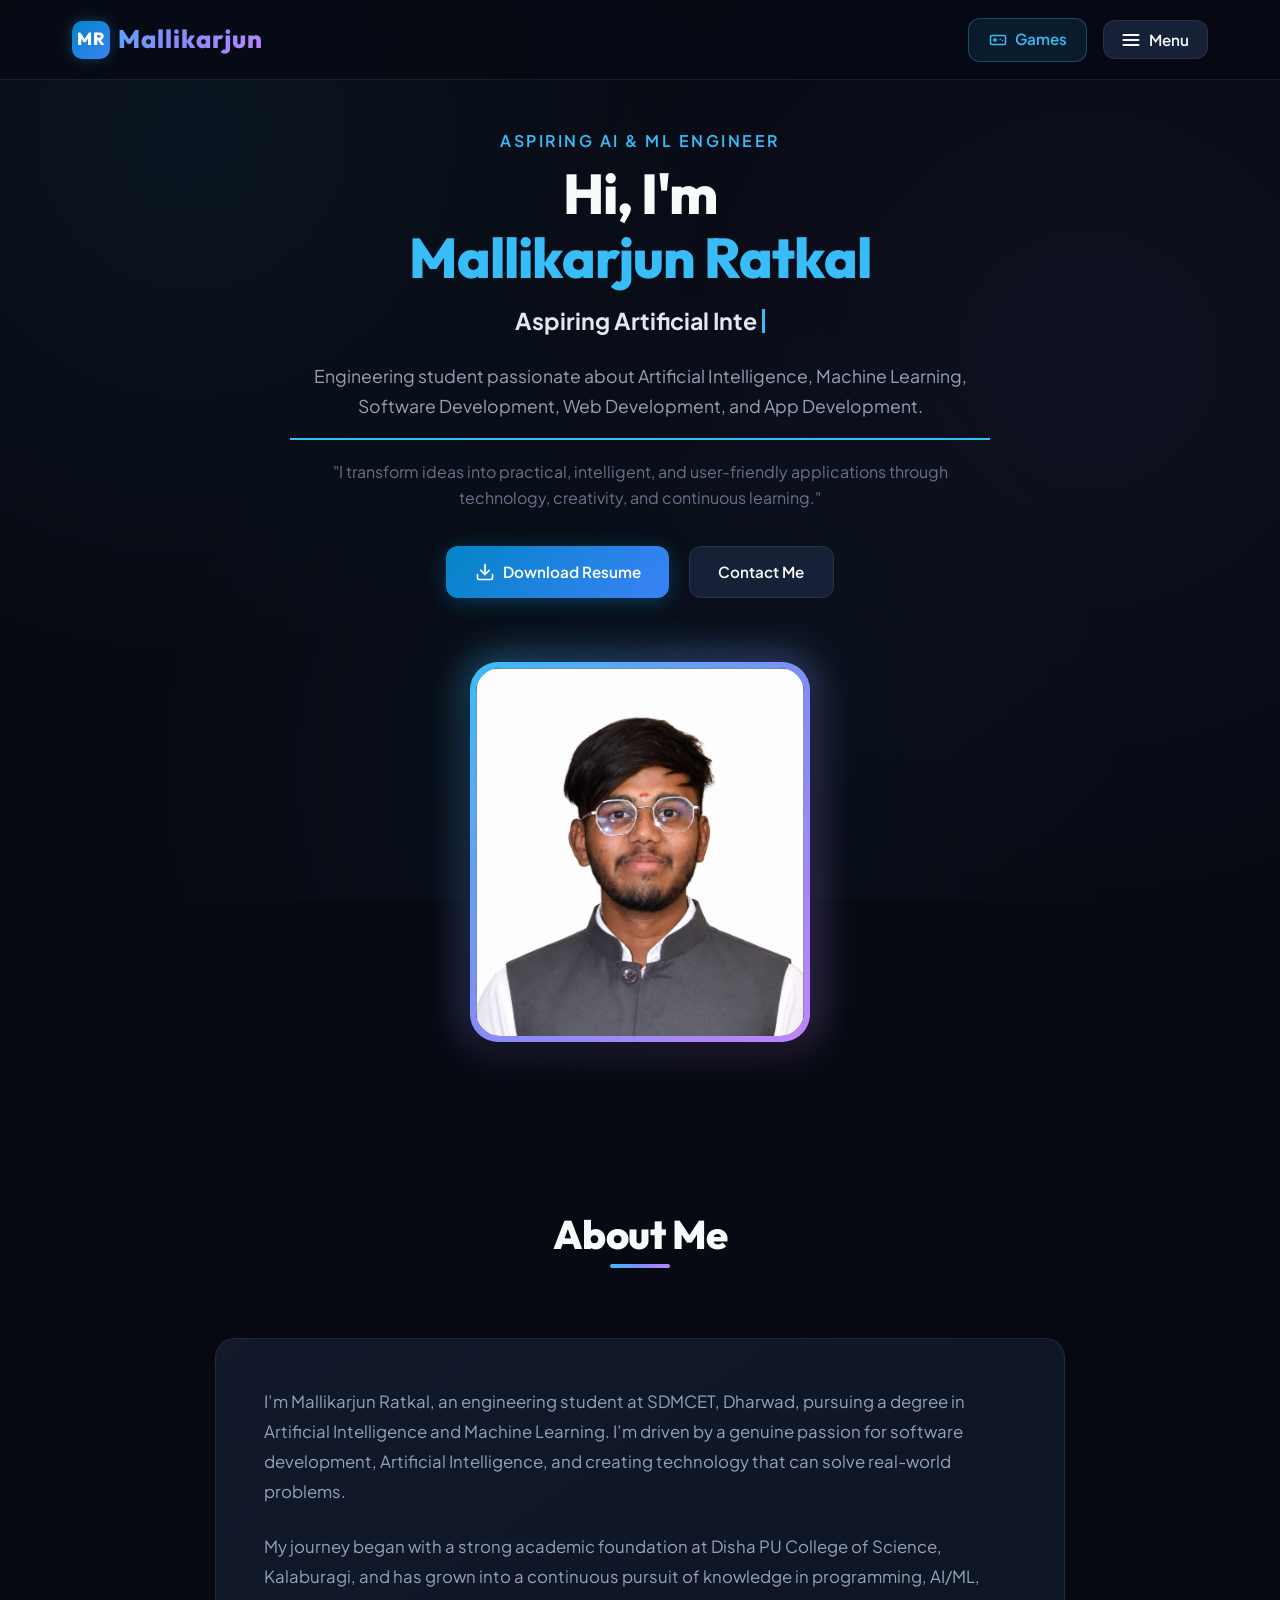
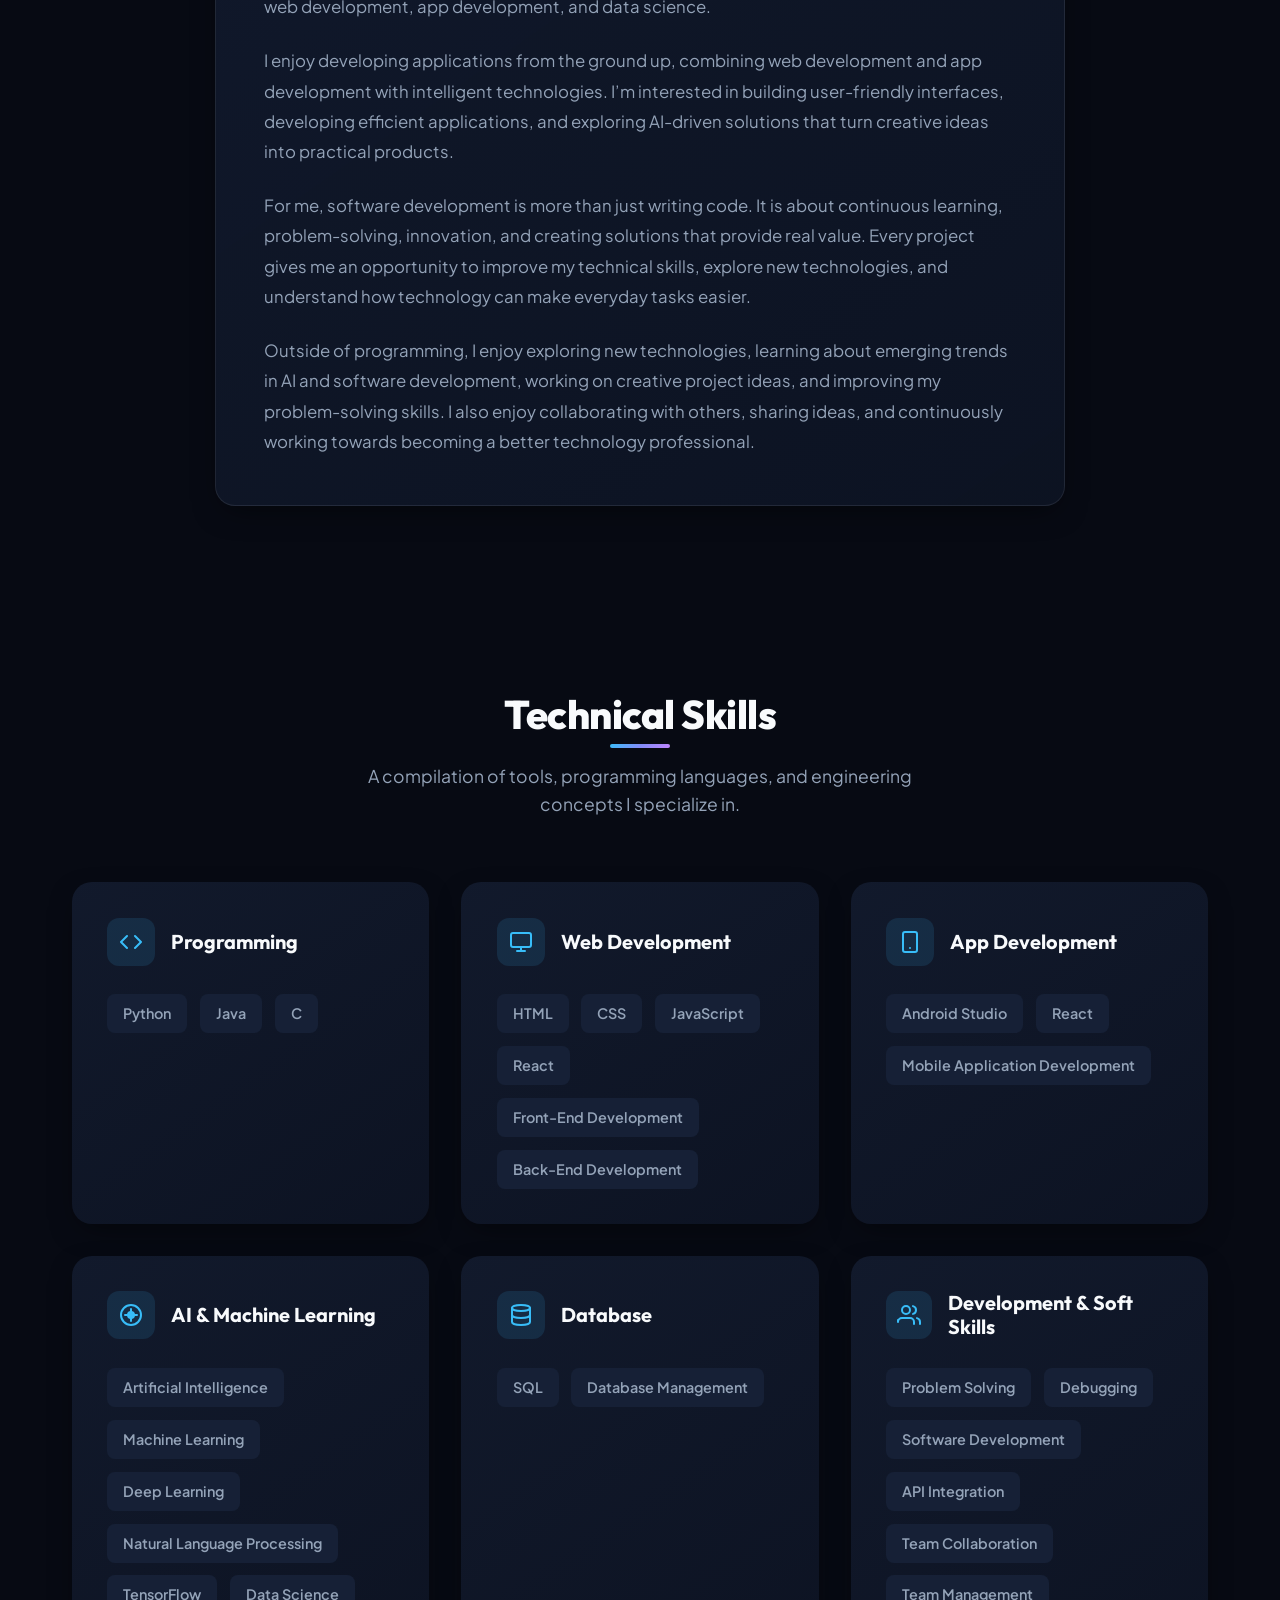
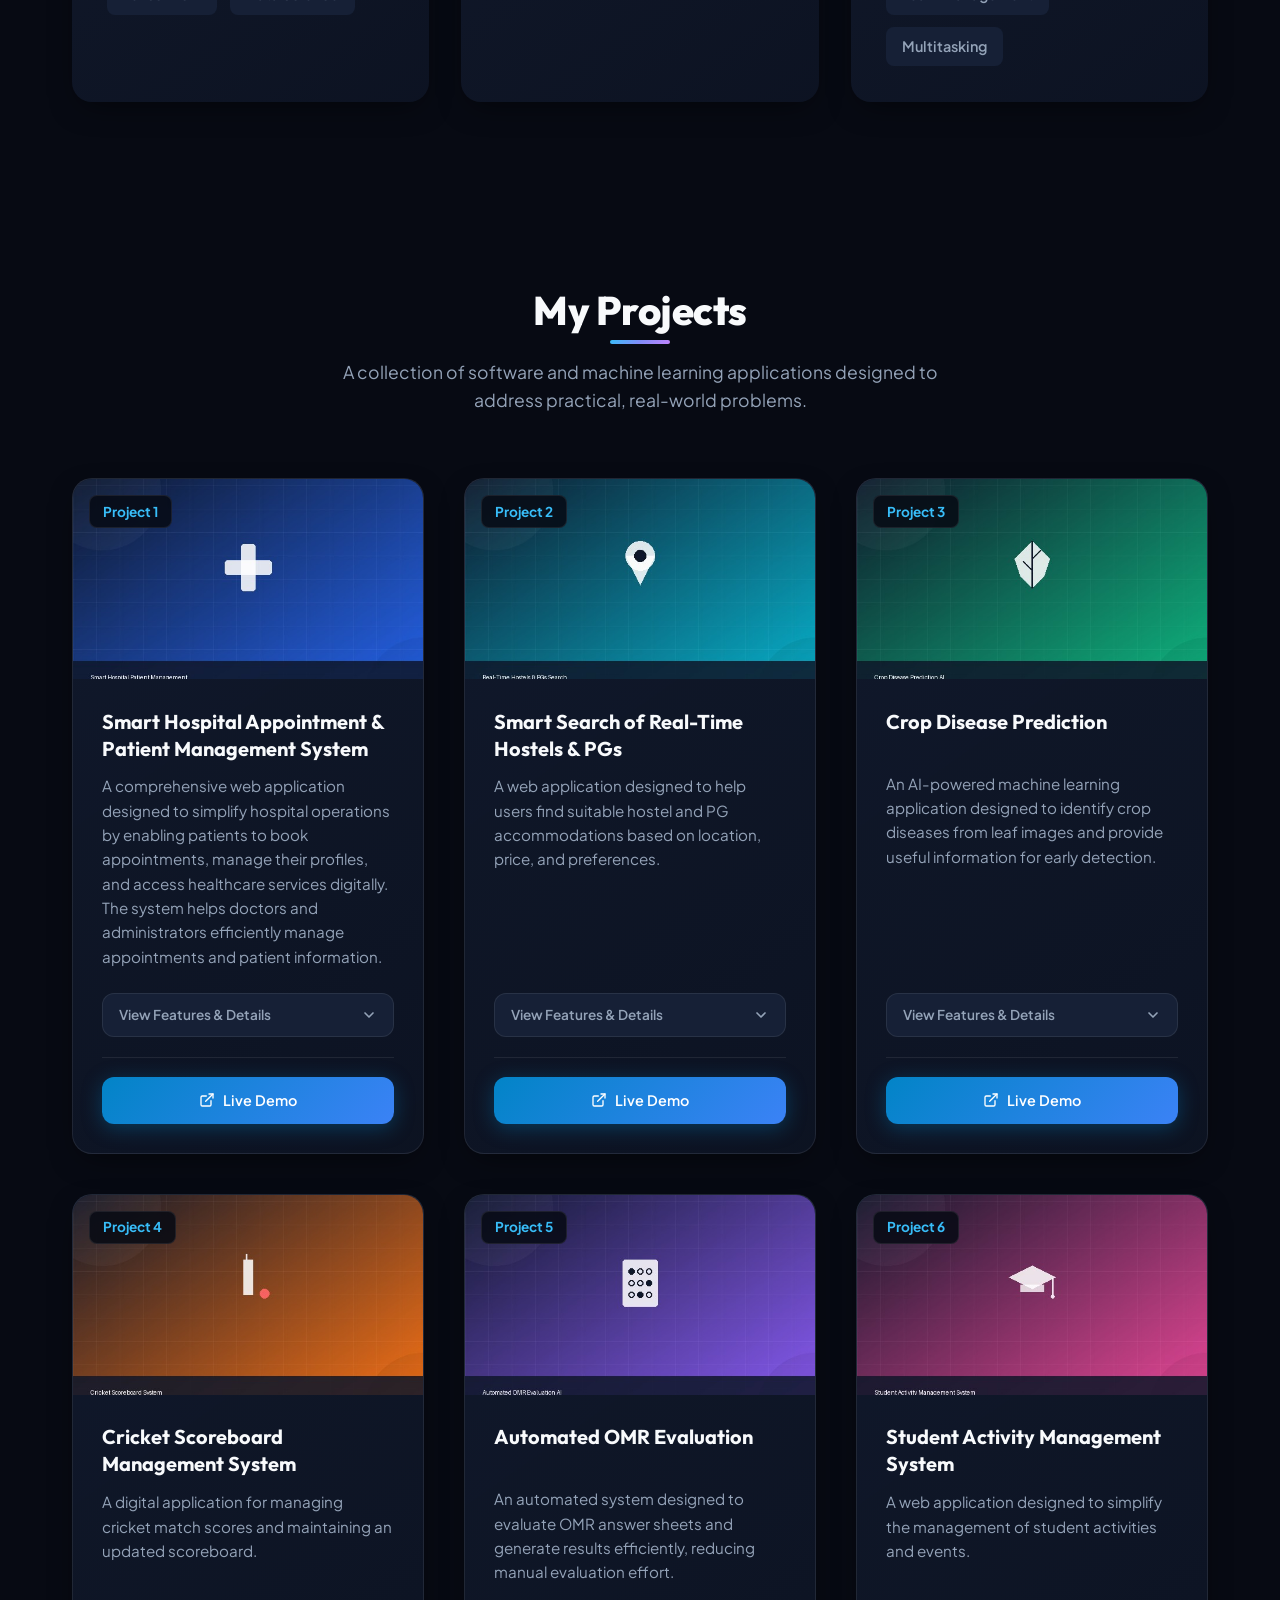
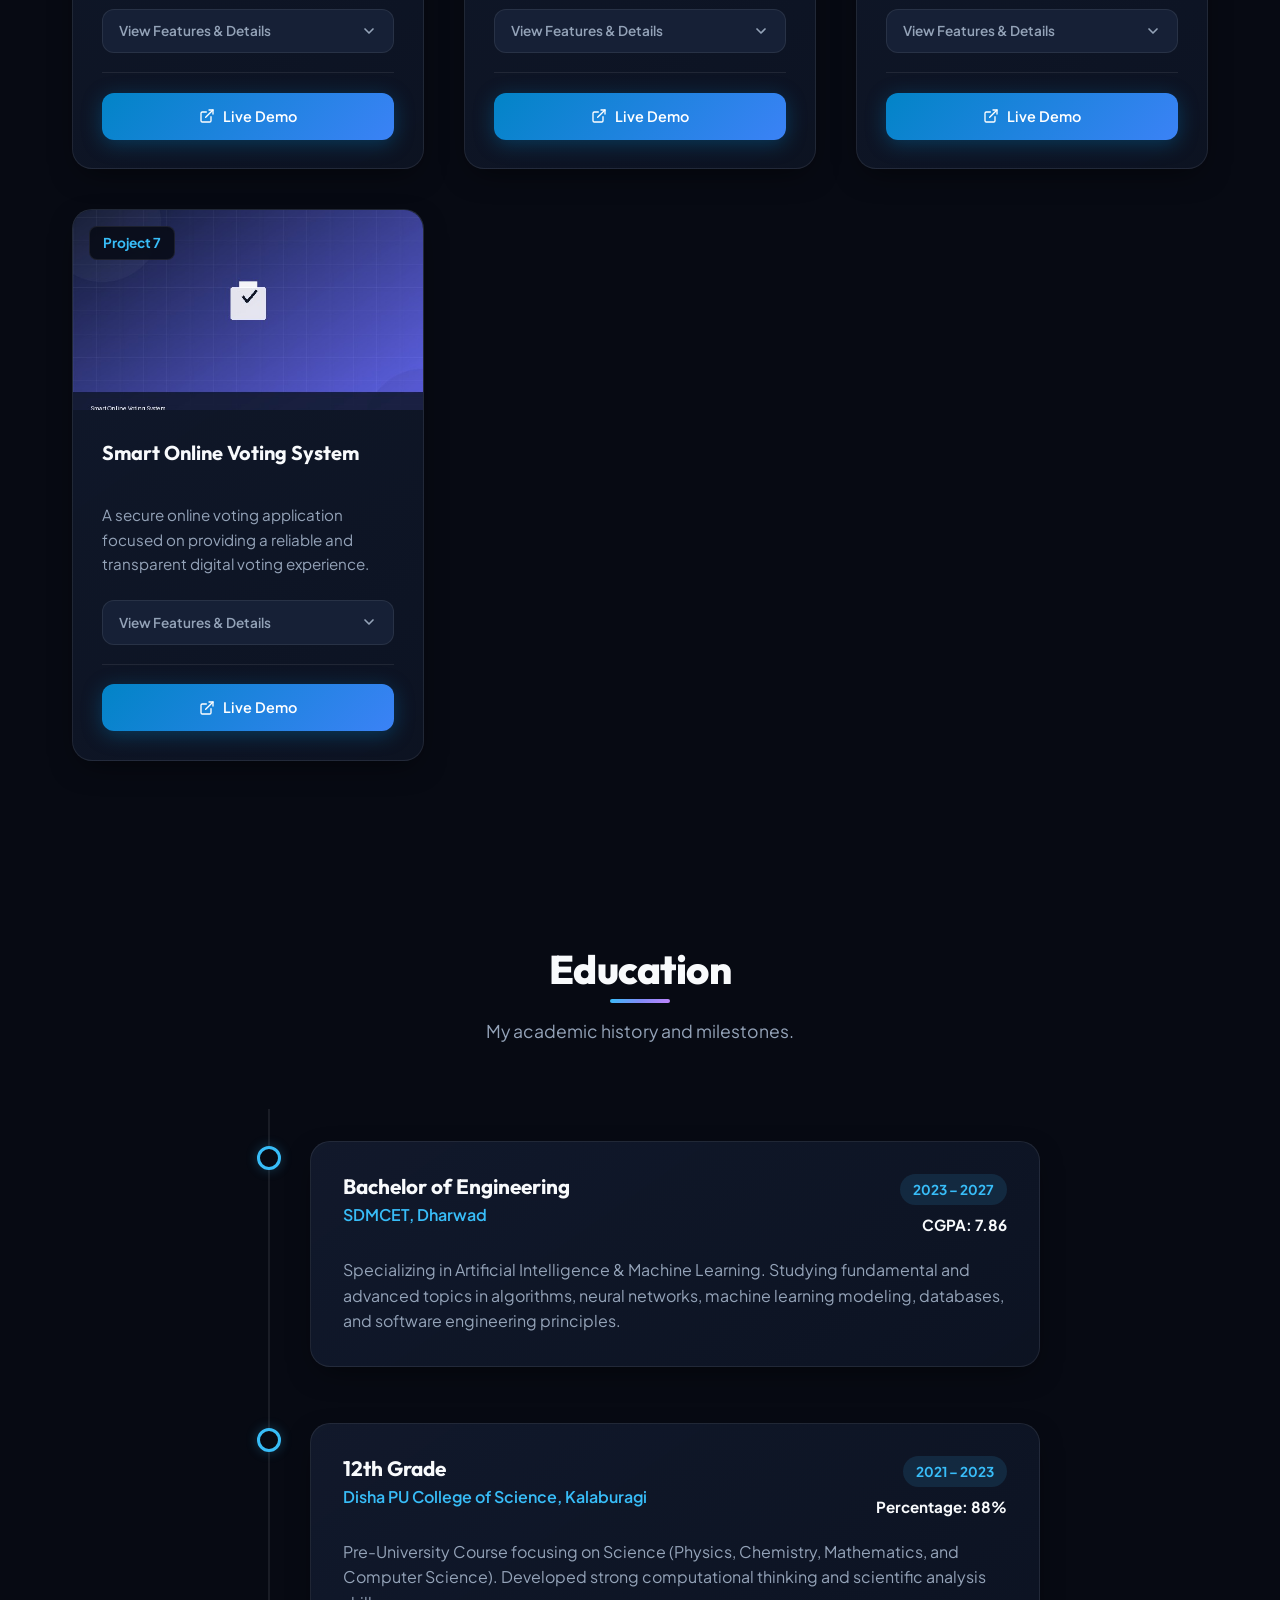
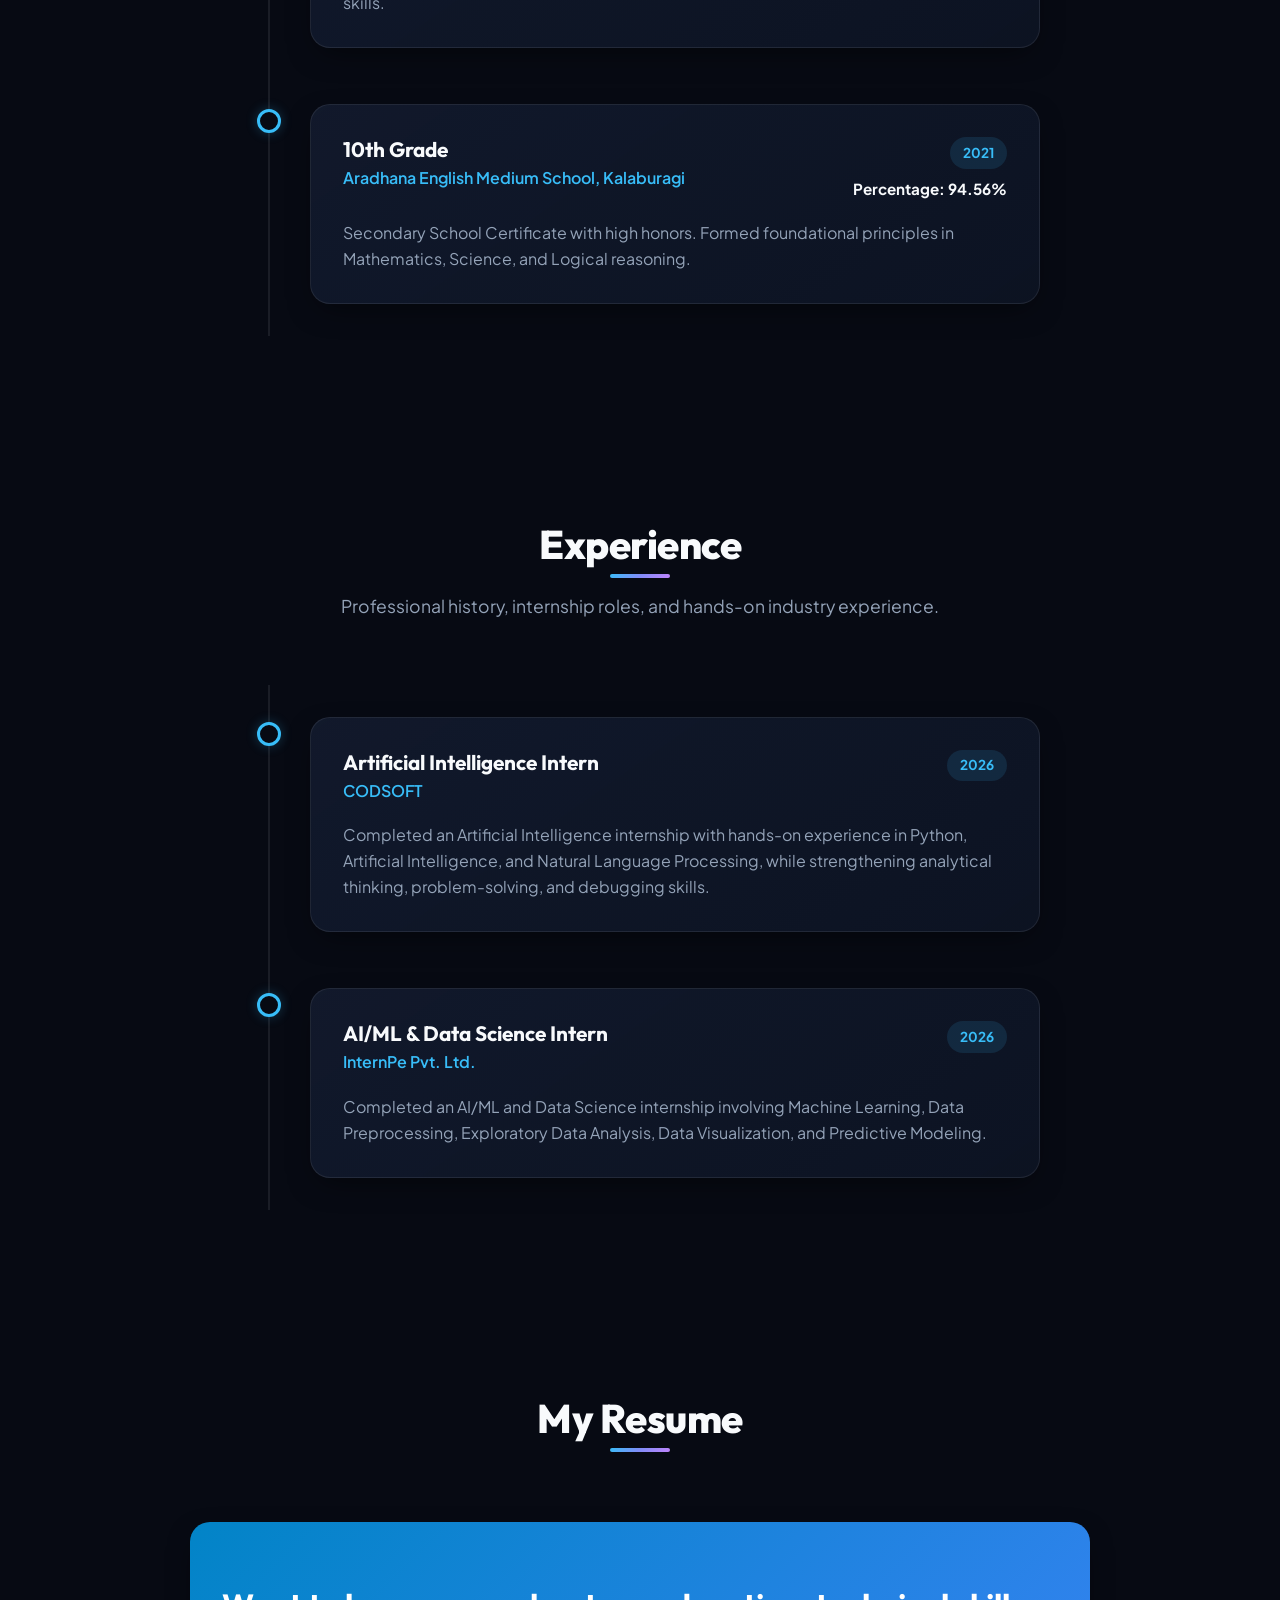
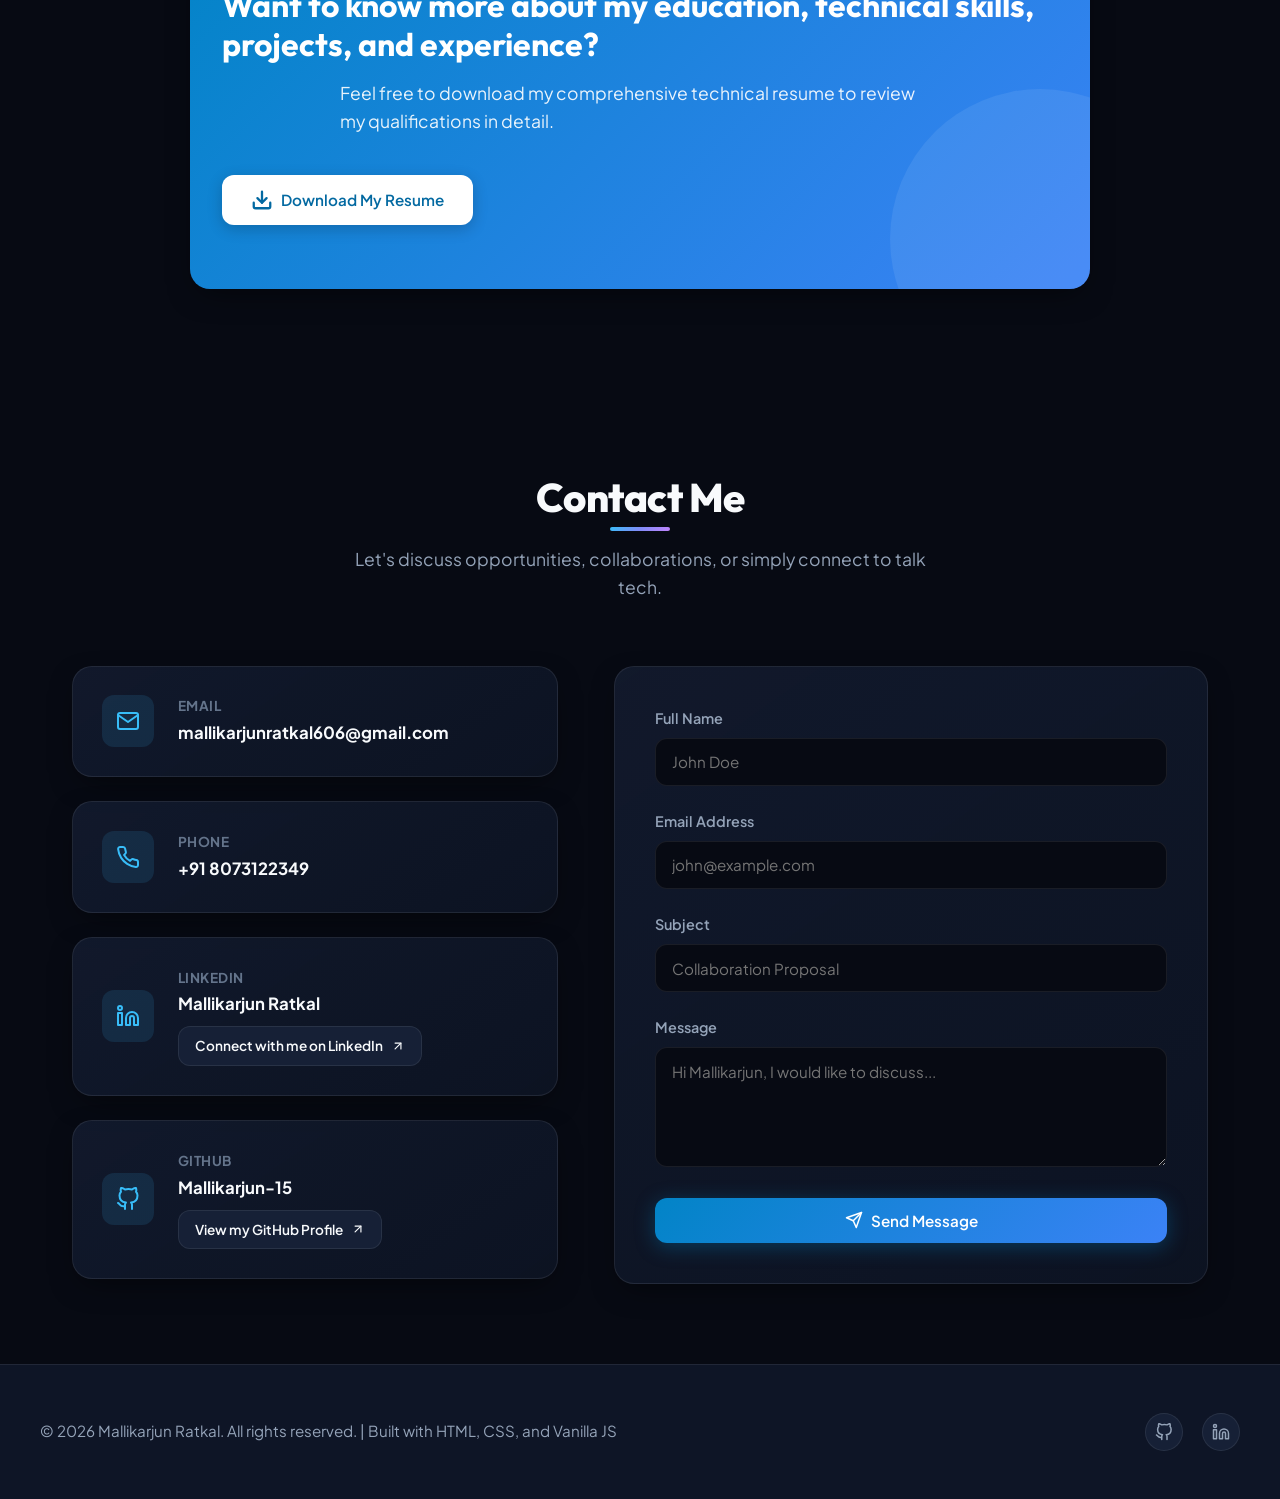
==== commit afaa2437: "Rename resume PDF to Mallikarjun_Ratkal_CV.pdf and update download links in portfolio" ====
--- a/portfolio/index.html
+++ b/portfolio/index.html
@@ -93,7 +93,7 @@
                     "I transform ideas into practical, intelligent, and user-friendly applications through technology, creativity, and continuous learning."
                 </p>
                 <div class="hero-actions">
-                    <a href="resume/Mallikarjun_Ratkal_Resume.pdf" download="Mallikarjun_Ratkal_Resume.pdf" class="btn btn-primary" id="btn-resume-hero">
+                    <a href="resume/Mallikarjun_Ratkal_CV.pdf" download="Mallikarjun_Ratkal_CV.pdf" class="btn btn-primary" id="btn-resume-hero">
                         <svg width="20" height="20" viewBox="0 0 24 24" fill="none" stroke="currentColor" stroke-width="2" stroke-linecap="round" stroke-linejoin="round" aria-hidden="true">
                             <path d="M21 15v4a2 2 0 0 1-2 2H5a2 2 0 0 1-2-2v-4"></path>
                             <polyline points="7 10 12 15 17 10"></polyline>
@@ -726,7 +726,7 @@
             <div class="resume-card">
                 <h3>Want to know more about my education, technical skills, projects, and experience?</h3>
                 <p>Feel free to download my comprehensive technical resume to review my qualifications in detail.</p>
-                <a href="resume/Mallikarjun_Ratkal_Resume.pdf" download="Mallikarjun_Ratkal_Resume.pdf" class="btn btn-light" id="btn-resume-section">
+                <a href="resume/Mallikarjun_Ratkal_CV.pdf" download="Mallikarjun_Ratkal_CV.pdf" class="btn btn-light" id="btn-resume-section">
                     <svg width="22" height="22" viewBox="0 0 24 24" fill="none" stroke="currentColor" stroke-width="2.5" stroke-linecap="round" stroke-linejoin="round" aria-hidden="true">
                         <path d="M21 15v4a2 2 0 0 1-2 2H5a2 2 0 0 1-2-2v-4"></path>
                         <polyline points="7 10 12 15 17 10"></polyline>
